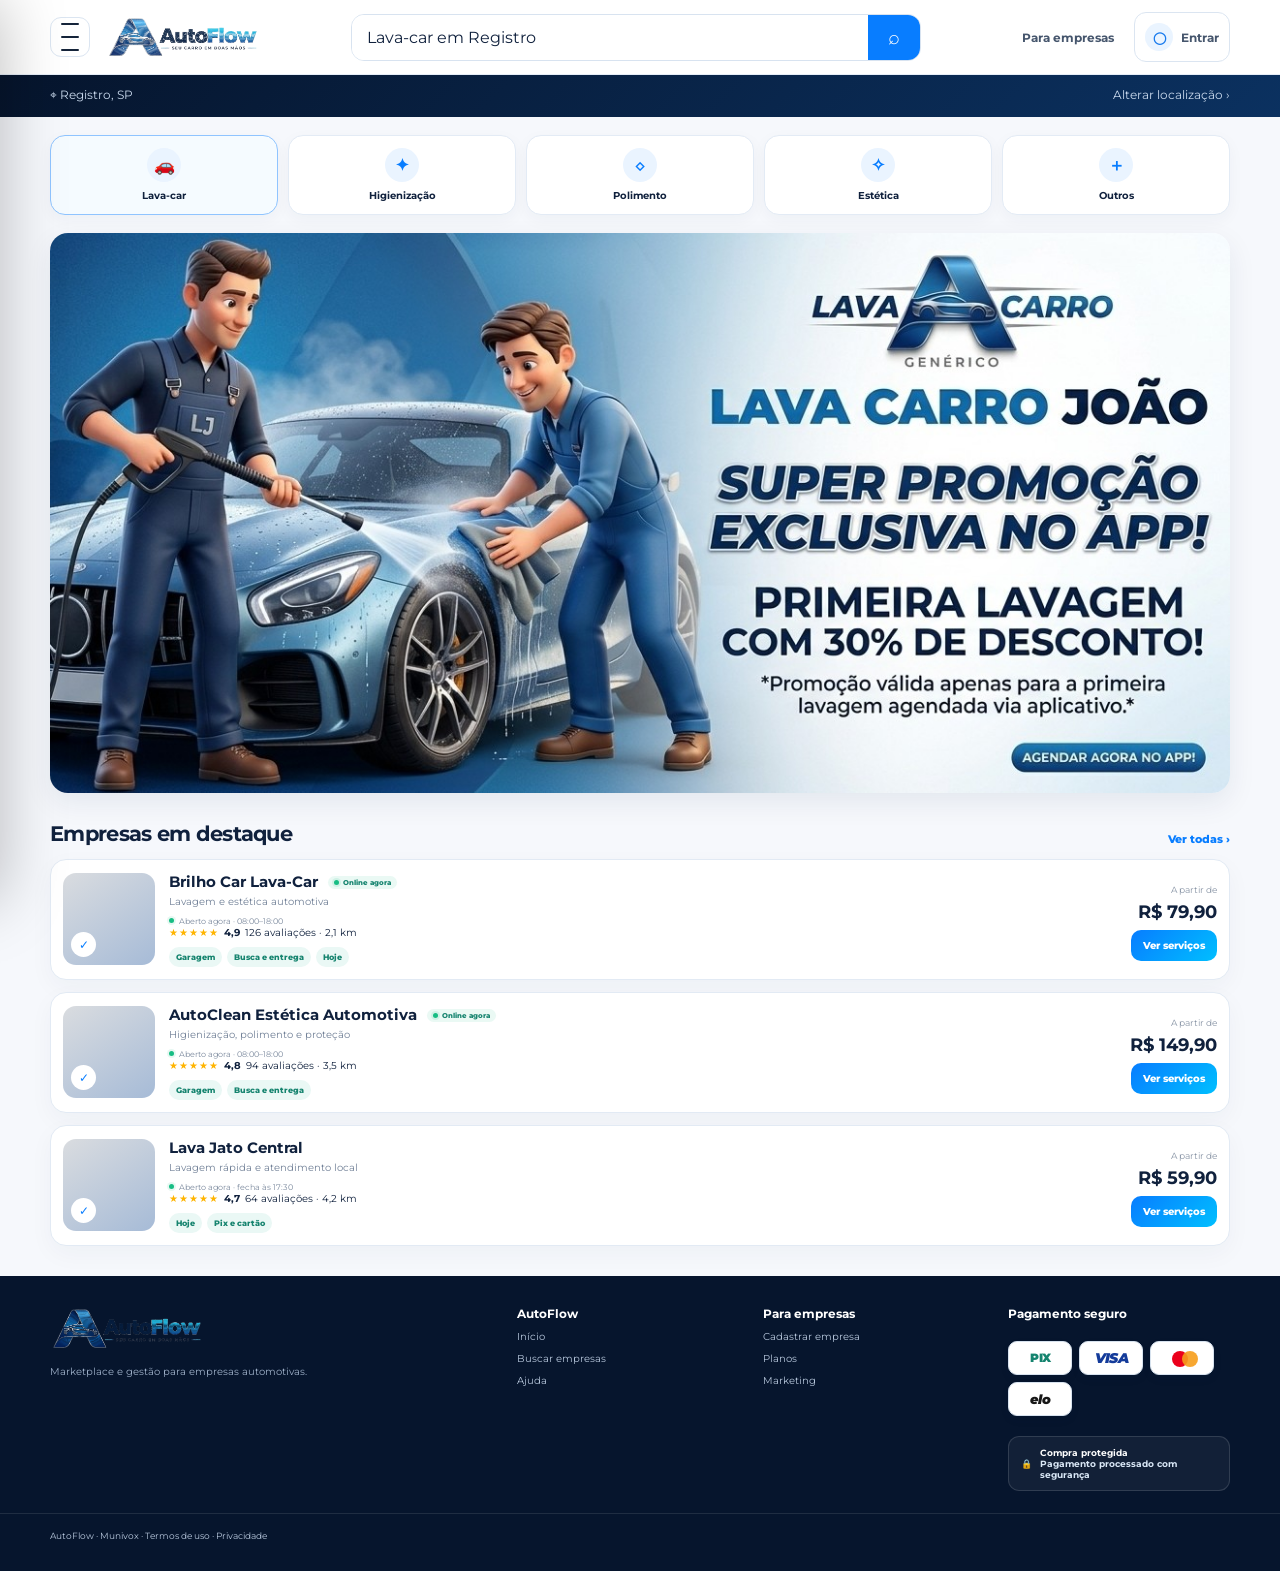
==== busca.html @ 9882fe8d "Initial commit - AutoFlow" ====
<!doctype html><html lang="pt-BR"><head><meta charset="utf-8"><meta name="viewport" content="width=device-width,initial-scale=1"><title>AutoFlow — Empresas</title><link rel="stylesheet" href="assets/style.css"></head><body>
<header class="top"><div class="container topline"><button class="menu-trigger" data-menu><span></span><span></span><span></span></button><a class="brand" href="index.html"><img src="assets/autoflow-logo.png" alt="AutoFlow"></a><form class="main-search" action="busca.html"><input value="Lava-car em Registro" aria-label="Busca"><button>⌕</button></form><div class="top-actions"><a href="cadastro.html">Para empresas</a><a href="#" data-login class="profile"><span class="avatar">◯</span> Entrar</a></div></div></header>
<div class="app-page"><div class="app-header"><div class="container"><div class="location-bar"><span>⌖ Registro, SP</span><span>Alterar localização ›</span></div></div></div><div class="container"><div class="categories"><a class="cat active" href="busca.html"><i>🚗</i>Lava-car</a><a class="cat" href="busca.html"><i>✦</i>Higienização</a><a class="cat" href="busca.html"><i>◇</i>Polimento</a><a class="cat" href="busca.html"><i>✧</i>Estética</a><a class="cat" href="busca.html"><i>＋</i>Outros</a></div><a class="app-banner app-promo-image" href="#empresas" aria-label="Promoção em destaque"><img src="assets/banner-promocao.jpg" alt="Promoção de lava-car em destaque no AutoFlow"></a><div class="section-title"><h2>Empresas em destaque</h2><a href="#empresas">Ver todas ›</a></div><div class="company-list" id="empresas"><article class="company-card"><a class="company-thumb c1" href="detalhe.html"><span class="verified">✓</span></a><div class="company-main"><h3>Brilho Car Lava-Car <span class="online-badge">Online agora</span></h3><div class="desc">Lavagem e estética automotiva</div><div class="company-status"><span class="dot"></span>Aberto agora · 08:00–18:00</div><div class="rating"><span class="stars">★★★★★</span><b>4,9</b><span>126 avaliações · 2,1 km</span></div><div class="tags"><span class="tag">Garagem</span><span class="tag">Busca e entrega</span><span class="tag">Hoje</span></div></div><div class="company-price"><small>A partir de</small><strong>R$ 79,90</strong><a class="mini-btn" href="detalhe.html">Ver serviços</a></div></article><article class="company-card"><a class="company-thumb c2" href="detalhe.html"><span class="verified">✓</span></a><div class="company-main"><h3>AutoClean Estética Automotiva <span class="online-badge">Online agora</span></h3><div class="desc">Higienização, polimento e proteção</div><div class="company-status"><span class="dot"></span>Aberto agora · 08:00–18:00</div><div class="rating"><span class="stars">★★★★★</span><b>4,8</b><span>94 avaliações · 3,5 km</span></div><div class="tags"><span class="tag">Garagem</span><span class="tag">Busca e entrega</span></div></div><div class="company-price"><small>A partir de</small><strong>R$ 149,90</strong><a class="mini-btn" href="detalhe.html">Ver serviços</a></div></article><article class="company-card"><a class="company-thumb c3" href="detalhe.html"><span class="verified">✓</span></a><div class="company-main"><h3>Lava Jato Central</h3><div class="desc">Lavagem rápida e atendimento local</div><div class="company-status"><span class="dot"></span>Aberto agora · fecha às 17:30</div><div class="rating"><span class="stars">★★★★★</span><b>4,7</b><span>64 avaliações · 4,2 km</span></div><div class="tags"><span class="tag">Hoje</span><span class="tag">Pix e cartão</span></div></div><div class="company-price"><small>A partir de</small><strong>R$ 59,90</strong><a class="mini-btn" href="detalhe.html">Ver serviços</a></div></article></div></div></div><footer class="footer detail-footer"><div class="container footer-grid"><div><a class="brand" href="index.html"><img src="assets/autoflow-logo.png" alt="AutoFlow"></a><p style="font-size:10px;line-height:1.7;color:#9eb0c8;max-width:300px;margin:12px 0 0">Marketplace e gestão para empresas automotivas.</p></div><div class="footer-col"><strong>AutoFlow</strong><a href="index.html">Início</a><a href="busca.html">Buscar empresas</a><a href="manual.html">Ajuda</a></div><div class="footer-col"><strong>Para empresas</strong><a href="cadastro.html">Cadastrar empresa</a><a href="cadastro.html#planos">Planos</a><a href="marketing.html">Marketing</a></div><div class="footer-col"><strong>Pagamento seguro</strong><div class="payment-strip"><span class="pay-chip pix">PIX</span><span class="pay-chip visa">VISA</span><span class="pay-chip mastercard" aria-label="Mastercard"></span><span class="pay-chip elo">elo</span></div><div class="trust-seal">🔒 <span><b>Compra protegida</b><br>Pagamento processado com segurança</span></div></div></div><div class="footer-bottom"><div class="container">AutoFlow · Munivox · Termos de uso · Privacidade</div></div></footer></div><nav class="bottom-nav"><a class="active" href="index.html"><i>⌂</i>Início</a><a href="busca.html"><i>⌕</i>Buscar</a><a href="#"><i>▣</i>Agendamentos</a><a href="#"><i>♡</i>Favoritos</a><a href="#" data-login><i>◯</i>Perfil</a></nav>
<div class="side-backdrop" data-backdrop></div><aside class="side-menu" data-menu-panel><div class="side-menu-head"><div class="side-profile"><div class="side-avatar">◯</div><div><strong>Meu perfil</strong><small>Entre para acessar seus agendamentos</small></div><button class="side-close" data-close-menu>×</button></div></div><div class="side-promo"><div><strong>AutoFlow+</strong><br><span>Benefícios e ofertas</span></div><b>›</b></div><nav class="side-nav"><a href="index.html"><span class="side-icon">⌂</span>Início</a><a class="active" href="busca.html"><span class="side-icon">⌕</span>Buscar</a><a href="#"><span class="side-icon">♧</span>Notificações</a><a href="#"><span class="side-icon">▣</span>Meus agendamentos</a><a href="#"><span class="side-icon">♡</span>Favoritos</a><a href="busca.html"><span class="side-icon">%</span>Ofertas</a><a href="#"><span class="side-icon">▤</span>Pagamentos</a><a href="#"><span class="side-icon">◷</span>Histórico</a><a href="cadastro.html"><span class="side-icon">⌂</span>Para empresas</a><a href="manual.html"><span class="side-icon">?</span>Ajuda</a></nav><div class="side-menu-foot">AutoFlow · Seu carro em boas mãos</div></aside><div class="modal" id="loginModal"><div class="modal-card"><button class="close" data-close>×</button><h2>Entrar no AutoFlow</h2><p style="font-size:11px;color:#66758b">Acesse seus agendamentos, favoritos e veículos.</p><div class="field"><label>E-mail</label><input type="email" placeholder="voce@email.com"></div><div class="field"><label>Senha</label><input type="password" placeholder="••••••••"></div><button class="btn btn-primary" style="width:100%" data-toast="Login visual: conexão com o backend entra na próxima etapa.">Entrar</button></div></div><div class="toast" id="toast"></div><script src="assets/app.js"></script></body></html>
---- assets/style.css ----
@import url('https://fonts.googleapis.com/css2?family=Montserrat:wght@500;600;700;800&display=swap');
:root{--navy:#06152d;--navy2:#0a2447;--blue:#087dff;--cyan:#00c8ff;--ink:#10213d;--muted:#66758b;--line:#e5edf7;--bg:#f5f8fc;--white:#fff;--shadow:0 18px 45px rgba(10,35,70,.12)}
*{box-sizing:border-box}html{scroll-behavior:smooth}body{margin:0;background:var(--bg);color:var(--ink);font-family:Montserrat,Arial,sans-serif}.container{width:min(1180px,calc(100% - 32px));margin:auto}a{text-decoration:none;color:inherit}button,input,select{font:inherit}.top{position:sticky;top:0;z-index:100;background:rgba(255,255,255,.96);backdrop-filter:blur(14px);border-bottom:1px solid var(--line)}.topline{min-height:74px;display:flex;align-items:center;gap:16px}.brand{display:flex;align-items:center;gap:9px;font-weight:800;font-size:22px;letter-spacing:-1px;white-space:nowrap}.brand img{width:150px;height:auto}.brand-mark{width:39px;height:39px;border-radius:12px;background:linear-gradient(135deg,#087dff,#00c8ff);display:grid;place-items:center;color:#fff;font-weight:800;box-shadow:0 7px 18px rgba(8,125,255,.28)}.brand span span{color:var(--blue)}.main-search{flex:1;max-width:570px;margin:auto;display:flex;border:1px solid #d8e3f0;border-radius:13px;background:#fff;overflow:hidden}.main-search input{flex:1;border:0;outline:0;padding:13px 15px;color:var(--ink)}.main-search button{border:0;background:var(--blue);color:#fff;width:52px;font-size:20px}.top-actions{display:flex;align-items:center;gap:10px}.top-actions a{font-size:12px;font-weight:700;color:#46566d;padding:10px}.profile{border:1px solid #dbe5f1;border-radius:12px;background:#fff}.avatar{width:28px;height:28px;border-radius:50%;display:inline-grid;place-items:center;background:#eaf4ff;color:#1679ed;margin-right:5px}.navrow{border-top:1px solid #f1f4f8}.navrow .inner{height:42px;display:flex;align-items:center;gap:25px;overflow:auto}.navrow a{font-size:12px;color:#5e6d82;white-space:nowrap}.navrow a.active,.navrow a:hover{color:var(--blue);font-weight:800}
.hero-welcome{min-height:calc(100vh - 117px);background:radial-gradient(circle at 78% 25%,rgba(0,200,255,.24),transparent 27%),linear-gradient(135deg,#031026 0%,#082957 58%,#03152c 100%);color:#fff;position:relative;overflow:hidden}.hero-welcome:after{content:"";position:absolute;right:-8%;bottom:-35%;width:58%;height:85%;border-radius:50%;background:radial-gradient(circle,rgba(8,125,255,.32),transparent 66%);filter:blur(12px)}.welcome-grid{min-height:calc(100vh - 117px);display:grid;grid-template-columns:1.02fr .98fr;align-items:center;gap:55px;position:relative;z-index:2}.welcome-copy .mini{font-size:11px;letter-spacing:3px;color:#8fdcff;font-weight:800}.welcome-copy h1{font-size:clamp(42px,6vw,76px);line-height:.98;letter-spacing:-4px;margin:17px 0}.welcome-copy h1 span{color:#16b9ff}.welcome-copy p{max-width:580px;color:#c8d7e9;font-size:17px;line-height:1.75}.welcome-actions{display:flex;gap:12px;margin:28px 0 18px}.btn{display:inline-flex;align-items:center;justify-content:center;border:0;border-radius:12px;padding:14px 22px;font-weight:800;cursor:pointer}.btn-primary{background:linear-gradient(135deg,#087dff,#00bfff);color:#fff;box-shadow:0 13px 30px rgba(0,125,255,.3)}.btn-ghost{border:1px solid rgba(255,255,255,.35);color:#fff;background:rgba(255,255,255,.04)}.trust-line{display:flex;gap:18px;flex-wrap:wrap;color:#9db0c8;font-size:11px}.phone-wrap{display:flex;justify-content:center;position:relative}.phone{width:min(335px,82vw);border:8px solid #0b1320;border-radius:38px;background:#fff;box-shadow:0 35px 80px rgba(0,0,0,.45);overflow:hidden}.phone-top{height:28px;background:#0b1320}.phone-screen{min-height:660px;background:#fff}.welcome-phone{background:linear-gradient(180deg,rgba(0,15,35,.1),rgba(0,13,32,.9)),url('https://images.unsplash.com/photo-1504215680853-026ed2a45def?auto=format&fit=crop&w=800&q=85') center/cover;display:flex;flex-direction:column;justify-content:flex-end;padding:28px 22px;color:#fff}.phone-logo{width:220px;max-width:80%;margin:0 auto 100px}.welcome-phone h2{font-size:23px;margin:0 0 10px}.welcome-phone p{font-size:12px;line-height:1.6;color:#d8e7f7}.phone-actions{display:grid;gap:9px;margin-top:18px}.phone-actions a{padding:12px;border-radius:12px;text-align:center;font-size:12px;font-weight:800}.phone-actions .p1{background:linear-gradient(135deg,#087dff,#00c8ff)}.phone-actions .p2{border:1px solid rgba(255,255,255,.55)}
.app-header{background:linear-gradient(135deg,#06152d,#0b3160);color:#fff;padding:16px 0 24px}.app-head-row{display:flex;align-items:center;justify-content:space-between;gap:12px}.app-logo{width:150px}.app-icons{display:flex;gap:8px}.round-btn{width:40px;height:40px;border:1px solid rgba(255,255,255,.22);border-radius:50%;display:grid;place-items:center;background:rgba(255,255,255,.08);color:#fff}.app-search{margin-top:15px;display:flex;background:#fff;border-radius:13px;overflow:hidden}.app-search input{flex:1;border:0;outline:0;padding:14px;color:#17263c}.app-search button{border:0;background:var(--blue);color:#fff;width:50px}.location-bar{display:flex;justify-content:space-between;align-items:center;margin-top:13px;font-size:12px;color:#c9d9ed}.app-page{background:#f6f8fc;min-height:calc(100vh - 117px)}.categories{display:grid;grid-template-columns:repeat(5,1fr);gap:10px;padding:18px 0}.cat{background:#fff;border:1px solid #e3ebf5;border-radius:15px;padding:12px 7px;text-align:center;font-size:10px;font-weight:700;box-shadow:0 5px 16px rgba(13,48,87,.04)}.cat i{width:34px;height:34px;border-radius:50%;display:grid;place-items:center;background:#eaf4ff;color:var(--blue);margin:0 auto 7px;font-style:normal;font-size:17px}.cat.active{border-color:#8fc4ff;background:#f5fbff}.app-banner{border-radius:18px;min-height:175px;padding:22px;background:linear-gradient(100deg,#061a38,#0c66cb 65%,#0cc6ff);color:#fff;position:relative;overflow:hidden}.app-banner:after{content:"";position:absolute;right:-8%;bottom:-40%;width:55%;height:130%;border-radius:50%;background:rgba(255,255,255,.1)}.app-banner h2{max-width:370px;font-size:22px;line-height:1.18;margin:0 0 8px}.app-banner p{max-width:350px;font-size:11px;color:#d7e8fb;line-height:1.5}.app-banner a{display:inline-block;margin-top:7px;background:#fff;color:#0b55a8;padding:10px 15px;border-radius:10px;font-size:11px;font-weight:800}.section-title{display:flex;align-items:end;justify-content:space-between;gap:10px;margin:28px 0 13px}.section-title h2{font-size:21px;margin:0;letter-spacing:-.7px}.section-title a{font-size:11px;color:var(--blue);font-weight:800}.company-list{display:grid;gap:12px;padding-bottom:30px}.company-card{background:#fff;border:1px solid #e2eaf4;border-radius:16px;padding:12px;display:grid;grid-template-columns:92px 1fr auto;gap:14px;align-items:center;box-shadow:0 8px 24px rgba(16,43,76,.04)}.company-thumb{height:92px;border-radius:13px;background:linear-gradient(145deg,#07172d,#087dff);position:relative;overflow:hidden;background-size:cover;background-position:center}.company-thumb.c1{background-image:linear-gradient(145deg,rgba(3,20,43,.15),rgba(0,60,140,.35)),url('https://images.unsplash.com/photo-1607860108855-64acf2078ed9?auto=format&fit=crop&w=500&q=80')}.company-thumb.c2{background-image:linear-gradient(145deg,rgba(3,20,43,.15),rgba(0,60,140,.35)),url('https://images.unsplash.com/photo-1503376780353-7e6692767b70?auto=format&fit=crop&w=500&q=80')}.company-thumb.c3{background-image:linear-gradient(145deg,rgba(3,20,43,.15),rgba(0,60,140,.35)),url('https://images.unsplash.com/photo-1552519507-da3b142c6e3d?auto=format&fit=crop&w=500&q=80')}.verified{position:absolute;left:8px;bottom:8px;background:#fff;color:#087dff;border-radius:50%;width:25px;height:25px;display:grid;place-items:center;font-size:12px}.company-main h3{margin:0;font-size:15px}.company-main .desc{margin:4px 0 8px;color:#718097;font-size:10px}.rating{display:flex;align-items:center;gap:5px;font-size:10px}.stars{color:#ffb400;letter-spacing:1px}.tags{display:flex;gap:5px;flex-wrap:wrap;margin-top:8px}.tag{background:#eaf8f5;color:#16846f;padding:5px 7px;border-radius:999px;font-size:8px;font-weight:800}.company-price{text-align:right;min-width:125px}.company-price small{font-size:9px;color:#8995a6}.company-price strong{display:block;font-size:18px;margin:4px 0 7px}.mini-btn{display:inline-block;background:linear-gradient(135deg,#087dff,#00bfff);color:#fff;border-radius:10px;padding:9px 12px;font-size:10px;font-weight:800}.bottom-nav{display:none}
.detail-cover{height:310px;background:linear-gradient(180deg,rgba(3,17,36,.1),rgba(3,17,36,.78)),url('https://images.unsplash.com/photo-1607860108855-64acf2078ed9?auto=format&fit=crop&w=1600&q=85') center/cover;position:relative}.detail-actions{position:absolute;top:18px;left:0;right:0;display:flex;justify-content:space-between}.detail-actions .round-btn{background:rgba(4,20,42,.52);border-color:rgba(255,255,255,.25)}.detail-card{margin-top:-55px;position:relative;z-index:3;background:#fff;border-radius:22px 22px 0 0;padding:22px 24px}.company-title-row{display:flex;gap:14px;align-items:center}.company-logo{width:70px;height:70px;border-radius:18px;background:linear-gradient(135deg,#06172f,#087dff);color:#fff;display:grid;place-items:center;font-weight:800;font-size:18px;border:4px solid #fff;box-shadow:0 8px 25px rgba(0,0,0,.18)}.company-title-row h1{margin:0;font-size:23px}.verified-name{color:#087dff;font-size:13px}.subtitle{font-size:11px;color:#748298;margin-top:5px}.company-meta{display:flex;gap:12px;flex-wrap:wrap;margin-top:14px;font-size:10px;color:#52647d}.company-meta b{color:#1b2b43}.pill-row{display:flex;gap:7px;flex-wrap:wrap;margin:15px 0}.pill{padding:7px 9px;border-radius:999px;background:#e9faf5;color:#16836e;font-size:9px;font-weight:800}.tabs{display:flex;gap:20px;border-bottom:1px solid #e4ebf4;margin:0 -24px;padding:0 24px}.tabs a{padding:14px 0;font-size:11px;color:#718097}.tabs a.active{color:#087dff;border-bottom:2px solid #087dff;font-weight:800}.service-list{display:grid;gap:10px;margin-top:16px}.service-card{display:flex;justify-content:space-between;gap:12px;border:1px solid #e4ebf4;border-radius:14px;padding:13px}.service-info{display:flex;gap:11px}.service-image{width:54px;height:54px;border-radius:10px;background-size:cover;background-position:center}.si1{background-image:url('https://images.unsplash.com/photo-1607860108855-64acf2078ed9?auto=format&fit=crop&w=300&q=80')}.si2{background-image:url('https://images.unsplash.com/photo-1511919884226-fd3cad34687c?auto=format&fit=crop&w=300&q=80')}.si3{background-image:url('https://images.unsplash.com/photo-1553440569-bcc63803a83d?auto=format&fit=crop&w=300&q=80')}.service-info h3{font-size:12px;margin:2px 0 4px}.service-info p{font-size:9px;color:#758298;margin:0}.service-right{text-align:right;white-space:nowrap}.service-right strong{font-size:15px}.service-right small{display:block;font-size:8px;color:#7b889a;margin:3px 0 6px}.detail-cta{position:sticky;bottom:0;background:#fff;border-top:1px solid #e4ebf4;padding:12px 24px;z-index:10}.detail-cta a{display:block;text-align:center;background:linear-gradient(135deg,#087dff,#00bfff);color:#fff;padding:13px;border-radius:12px;font-size:12px;font-weight:800}.two-col{display:grid;grid-template-columns:1fr 370px;gap:24px}.side-box{background:#fff;border:1px solid #e4ebf4;border-radius:18px;padding:18px}.side-box h3{font-size:15px;margin:0 0 14px}.calendar{display:grid;grid-template-columns:repeat(3,1fr);gap:7px}.calendar button{border:1px solid #dce6f1;background:#fff;border-radius:9px;padding:10px 5px;font-size:10px}.calendar button.active{border-color:#8dc5ff;background:#eff7ff;color:#087dff;font-weight:800}
.menu-trigger{width:40px;height:40px;border:1px solid #dbe5f1;background:#fff;border-radius:11px;display:grid;place-items:center;gap:3px}.menu-trigger span{display:block;width:18px;height:2px;background:#15243a;border-radius:2px}.side-backdrop{position:fixed;inset:0;background:rgba(1,10,23,.58);opacity:0;visibility:hidden;transition:.25s;z-index:180}.side-backdrop.open{opacity:1;visibility:visible}.side-menu{position:fixed;left:0;top:0;bottom:0;width:min(390px,90vw);background:#fff;z-index:190;transform:translateX(-105%);transition:.28s;box-shadow:20px 0 60px rgba(0,0,0,.25);display:flex;flex-direction:column}.side-menu.open{transform:translateX(0)}.side-menu-head{background:linear-gradient(135deg,#06152d,#0a376e);color:#fff;padding:22px 18px}.side-profile{display:flex;align-items:center;gap:12px}.side-avatar{width:52px;height:52px;border-radius:50%;background:#eaf4ff;color:#087dff;display:grid;place-items:center;font-size:22px}.side-profile strong{font-size:15px}.side-profile small{display:block;color:#b7c9df;font-size:10px;margin-top:4px}.side-close{margin-left:auto;width:34px;height:34px;border:1px solid rgba(255,255,255,.2);background:rgba(255,255,255,.08);color:#fff;border-radius:50%;font-size:21px}.side-promo{margin:15px;border-radius:13px;background:linear-gradient(100deg,#087dff,#00bfff);color:#fff;padding:14px;display:flex;justify-content:space-between;align-items:center}.side-promo strong{font-size:11px}.side-nav{padding:8px 10px;overflow:auto}.side-nav a{display:flex;align-items:center;gap:13px;padding:12px 13px;border-radius:10px;font-size:13px;color:#25334a}.side-nav a:hover,.side-nav a.active{background:#edf6ff;color:#087dff;font-weight:800}.side-icon{width:24px;text-align:center;font-size:18px}.side-nav em{margin-left:auto;font-style:normal;font-size:9px;background:#eaf4ff;color:#087dff;padding:4px 7px;border-radius:999px;font-weight:800}.side-menu-foot{margin-top:auto;padding:14px 18px;border-top:1px solid #e8eef6;color:#8995a7;font-size:9px}.menu-open{overflow:hidden}.toast{position:fixed;right:20px;bottom:20px;background:#0b1730;color:#fff;padding:13px 16px;border-radius:12px;display:none;z-index:250;font-size:11px}.toast.show{display:block}
.footer{background:#06152d;color:#b8c8dd;padding:30px 0}.footer-grid{display:grid;grid-template-columns:2fr 1fr 1fr 1fr;gap:24px}.footer .brand{color:#fff}.footer-col{display:flex;flex-direction:column;gap:9px}.footer-col strong{color:#fff;font-size:12px}.footer-col a{font-size:10px}.footer-bottom{margin-top:22px;border-top:1px solid rgba(255,255,255,.1);padding-top:16px;font-size:9px}
.modal{position:fixed;inset:0;background:rgba(2,13,29,.65);display:none;align-items:center;justify-content:center;z-index:220}.modal.open{display:flex}.modal-card{background:#fff;border-radius:18px;width:min(420px,calc(100% - 30px));padding:24px;box-shadow:0 30px 90px rgba(0,0,0,.35)}.modal-card h2{margin-top:0}.close{float:right;border:0;background:#edf2f7;border-radius:50%;width:30px;height:30px}.field{display:flex;flex-direction:column;gap:7px;margin-bottom:13px}.field label{font-size:10px;font-weight:800}.field input,.field select{padding:12px;border:1px solid #dbe4ef;border-radius:10px;outline:0;width:100%}
@media(max-width:900px){.welcome-grid{grid-template-columns:1fr;padding:50px 0}.phone-wrap{order:-1}.welcome-copy{text-align:center}.welcome-copy p{margin-left:auto;margin-right:auto}.welcome-actions,.trust-line{justify-content:center}.two-col{grid-template-columns:1fr}.company-card{grid-template-columns:78px 1fr}.company-thumb{height:78px}.company-price{grid-column:2;text-align:left}.bottom-nav{display:flex;position:sticky;bottom:0;background:#fff;border-top:1px solid #e3eaf4;padding:9px 8px;z-index:50}.bottom-nav a{flex:1;text-align:center;font-size:8px;color:#748198}.bottom-nav a.active{color:#087dff;font-weight:800}.bottom-nav i{display:block;font-style:normal;font-size:17px;margin-bottom:3px}}
@media(max-width:620px){.topline{flex-wrap:wrap;padding:10px 0}.main-search{order:3;flex-basis:100%;max-width:none}.top-actions a:not(.profile){display:none}.navrow{display:none}.welcome-grid{min-height:calc(100vh - 74px)}.welcome-copy h1{font-size:46px;letter-spacing:-2.5px}.phone{width:300px}.phone-screen{min-height:580px}.phone-logo{margin-bottom:65px}.categories{grid-template-columns:repeat(5,1fr);gap:6px}.cat{font-size:8px;padding:9px 3px}.cat i{width:29px;height:29px;font-size:14px}.app-banner{min-height:155px}.company-card{grid-template-columns:70px 1fr;gap:10px}.company-thumb{height:70px}.company-price{grid-column:1/-1;display:flex;align-items:center;justify-content:space-between;border-top:1px solid #eef2f7;padding-top:9px}.company-price strong{display:inline;margin-right:5px}.company-price small{display:inline}.detail-cover{height:240px}.detail-card{padding:18px 16px;margin-top:-38px}.tabs{margin:0 -16px;padding:0 16px;gap:15px}.detail-cta{padding:10px 16px}.footer-grid{grid-template-columns:1fr 1fr}.brand img{width:130px}}


/* ===== REFINAMENTO V3 — identidade e responsividade ===== */
.top .brand img{display:block;width:154px;height:auto}
.home-top .topline{min-height:78px}
.hero-welcome .welcome-grid{max-width:1240px}
.hero-welcome .welcome-copy{padding-left:8px}
.hero-welcome .phone{width:min(370px,38vw)}
.hero-welcome .phone-screen{min-height:700px}
.hero-welcome .phone-logo{width:230px}
.app-header{padding:22px 0 28px}
.app-header .app-search{margin-top:0}

/* Em telas pequenas, a entrada vira uma experiência de aplicativo em tela cheia. */
@media(max-width:760px){
  .home-top{display:none}
  .hero-welcome{min-height:100svh;height:100svh}
  .hero-welcome:after{right:-35%;bottom:-15%;width:120%;height:55%}
  .welcome-grid{min-height:100svh;height:100svh;display:flex;align-items:center;justify-content:center;padding:18px 0}
  .welcome-copy{display:none}
  .phone-wrap{width:100%;height:100%;align-items:center}
  .hero-welcome .phone{width:min(360px,calc(100vw - 34px));height:min(760px,calc(100svh - 24px));border-width:7px;border-radius:38px}
  .hero-welcome .phone-screen{height:100%;min-height:0}
  .hero-welcome .welcome-phone{padding:26px 22px 24px}
  .hero-welcome .phone-logo{width:min(235px,82%);margin:0 auto auto}
  .welcome-phone h2{font-size:24px;line-height:1.08}
  .welcome-phone p{font-size:12px;line-height:1.55}
  .phone-actions{margin-top:16px}
  .phone-actions a{padding:13px}
  .app-header{padding:16px 0 20px}
  .app-page{min-height:100svh}
  .categories{padding-top:14px}
}

@media(min-width:761px){
  .hero-welcome .welcome-copy h1{max-width:650px}
  .hero-welcome .welcome-copy p{max-width:620px}
}

/* Header interno: uma única marca; o painel azul começa direto na busca. */
.app-header .app-head-row{display:none}


/* ===== REFINAMENTO V8 — cadastro, planos, status e rodapé ===== */
.plans{display:grid;grid-template-columns:repeat(4,1fr);gap:16px;margin-top:20px;align-items:stretch}
.plan{position:relative;background:#fff;border:1px solid #d9e4f0;border-radius:22px;padding:23px 19px 19px;box-shadow:0 10px 30px rgba(16,43,76,.06);display:flex;flex-direction:column;min-height:100%;overflow:visible;transition:transform .2s ease,box-shadow .2s ease,border-color .2s ease}
.plan:hover{transform:translateY(-3px);box-shadow:0 16px 34px rgba(16,43,76,.10);border-color:#b9d2ee}
.plan h3{margin:0;font-size:19px;color:#10233f;letter-spacing:-.4px}.plan p{font-size:10px;line-height:1.55;min-height:34px;margin:7px 0 15px;color:#718097}.plan .amount{font-size:29px;font-weight:900;color:#081d3a;letter-spacing:-1px;white-space:nowrap}.plan .amount span{font-size:10px;font-weight:700;letter-spacing:0;color:#718097}.plan .commission{margin-top:10px;padding:9px 10px;border-radius:11px;background:#f4f8fd;color:#425b78;font-size:9px;font-weight:800;border:1px solid #e4edf7}.plan ul{list-style:none;padding:0;margin:17px 0 20px;display:grid;gap:9px;flex:1}.plan li{font-size:9.5px;color:#55677f;line-height:1.45;padding-left:19px;position:relative}.plan li:before{content:'✓';position:absolute;left:0;top:0;color:#087dff;font-weight:900;font-size:11px}.plan button{margin-top:auto}.plan.free{border-color:#c9d9ea;background:linear-gradient(180deg,#fff 0%,#f8fbff 100%)}
.plan.free .plan-badge{background:#eef4fa;color:#5b6f87}.plan.featured{border:2px solid #087dff;box-shadow:0 18px 40px rgba(8,125,255,.17);transform:translateY(-8px);padding:25px 18px 19px}
.plan.featured:hover{transform:translateY(-11px)}
.plan.featured:before{content:'MAIS ESCOLHIDO';position:absolute;left:18px;right:18px;top:-13px;text-align:center;background:#ffbd19;color:#15243a;padding:6px 10px;border-radius:999px;font-size:8px;font-weight:900;letter-spacing:.55px;box-shadow:0 6px 14px rgba(255,189,25,.25)}
.plan.featured .commission{background:#edf7ff;border-color:#cfe7ff;color:#075da9}.plan.premium{background:linear-gradient(155deg,#06172f 0%,#0a2f63 70%,#087dff 150%);border-color:#0a2c5a;color:#fff;box-shadow:0 18px 40px rgba(6,21,45,.24)}
.plan.premium:hover{border-color:#238cff}.plan.premium h3,.plan.premium .amount{color:#fff}.plan.premium p,.plan.premium li{color:#c9d9ec}.plan.premium .amount span{color:#9eb7d3}.plan.premium .commission{background:rgba(255,255,255,.09);border-color:rgba(255,255,255,.12);color:#e1edfb}.plan.premium li:before{color:#39c7ff}.plan-badge{display:inline-flex;align-self:flex-start;margin-bottom:9px;padding:5px 9px;border-radius:999px;background:#eaf4ff;color:#087dff;font-size:8px;font-weight:900;letter-spacing:.25px}.plan.premium .plan-badge{background:rgba(0,200,255,.14);color:#6ddcff}
.plan-note{margin-top:16px;color:#7b899d;font-size:9px;line-height:1.6}.plan-note strong{color:#33465f}
.online-badge{display:inline-flex;align-items:center;gap:4px;margin-left:6px;padding:2px 6px;border-radius:999px;background:#eaf9f4;color:#16846f;font-size:7px;font-weight:800;vertical-align:2px;white-space:nowrap}.online-badge:before{content:'';width:5px;height:5px;border-radius:50%;background:#17bd84;box-shadow:0 0 0 2px rgba(23,189,132,.12)}
.company-status{display:flex;align-items:center;gap:5px;margin-top:4px;font-size:8px;color:#7b899d}.company-status .dot{width:5px;height:5px;border-radius:50%;background:#18bd84;box-shadow:0 0 0 2px rgba(24,189,132,.10)}
.detail-footer{margin-top:0}.payment-strip{display:flex;align-items:center;gap:7px;flex-wrap:wrap;margin-top:11px}.pay-chip{height:34px;min-width:64px;padding:0 11px;border:1px solid #d7e2ee;border-radius:9px;background:#fff;display:inline-flex;align-items:center;justify-content:center;color:#17304e;font-size:10px;font-weight:900;box-shadow:0 4px 10px rgba(12,42,75,.06);position:relative;overflow:hidden}.pay-chip.visa{font-size:14px;font-style:italic;letter-spacing:-.8px;color:#143b9a}.pay-chip.mastercard{font-size:0}.pay-chip.mastercard:before,.pay-chip.mastercard:after{content:'';width:16px;height:16px;border-radius:50%;position:absolute;top:9px}.pay-chip.mastercard:before{left:21px;background:#eb001b}.pay-chip.mastercard:after{left:31px;background:#f79e1b;opacity:.9}.pay-chip.elo{font-style:italic;font-size:13px;color:#171717}.pay-chip.pix{color:#16846f;font-size:12px;letter-spacing:-.3px}.trust-seal{display:inline-flex;align-items:center;gap:8px;margin-top:12px;padding:10px 12px;border:1px solid rgba(255,255,255,.13);border-radius:11px;background:rgba(255,255,255,.05);color:#dbe9f8;font-size:9px;font-weight:700}.trust-seal b{color:#fff}
.detail-cta{display:none}
.cadastro-hero{background:linear-gradient(135deg,#f7fbff,#eef6ff);border:1px solid #e0ebf7;border-radius:22px;padding:24px;margin-bottom:22px}.cadastro-hero h1{margin:5px 0 8px;font-size:30px;letter-spacing:-1px}.cadastro-hero p{max-width:760px;margin:0;color:#66758b;font-size:12px;line-height:1.7}.service-picker{display:grid;grid-template-columns:repeat(3,1fr);gap:9px;margin-top:9px}.service-option{border:1px solid #dce6f1;background:#fff;border-radius:12px;padding:11px 12px;display:flex;align-items:center;gap:9px;cursor:pointer}.service-option input{accent-color:#087dff}.service-option strong{font-size:10px;color:#233750}.service-option small{display:block;color:#8290a2;font-size:8px;margin-top:2px}.feature-picker{display:grid;grid-template-columns:repeat(2,1fr);gap:9px;margin-top:9px}.feature-option{border:1px solid #dce6f1;border-radius:12px;background:#fff;padding:11px 12px}.feature-option label{display:flex;gap:8px;align-items:center;font-size:10px;font-weight:800;color:#263a53}.feature-option input{accent-color:#087dff}
@media(max-width:1050px){.plans{grid-template-columns:repeat(2,1fr)}.plan.featured{transform:none}.service-picker{grid-template-columns:repeat(2,1fr)}}
@media(max-width:620px){.plans{grid-template-columns:1fr}.plan{min-height:0}.plan.featured{transform:none}.plan.featured:hover{transform:translateY(-3px)}.service-picker,.feature-picker{grid-template-columns:1fr}.cadastro-hero{padding:18px}.cadastro-hero h1{font-size:25px}.online-badge{margin-left:0;margin-top:4px}.company-status{margin-top:6px}.payment-strip{gap:5px}}

/* ===== V10 — refinamento visual solicitado ===== */
.field-heading{display:flex;align-items:end;justify-content:space-between;gap:16px;margin-bottom:10px}.field-heading label{display:block;margin:0}.field-heading small{display:block;margin-top:5px;color:#8190a3;font-size:9px;line-height:1.45}.selection-count{background:#edf7ff;color:#087dff;border:1px solid #d3eaff;border-radius:999px;padding:6px 9px;font-size:8px;font-weight:900;white-space:nowrap}.service-section{margin-top:18px}.service-picker{grid-template-columns:repeat(3,1fr);gap:11px}.service-option{position:relative;min-height:68px;border:1px solid #dce6f1;background:#fff;border-radius:15px;padding:11px 12px;display:flex;align-items:center;gap:10px;cursor:pointer;transition:.18s ease;box-shadow:0 4px 12px rgba(16,43,76,.03)}.service-option:hover{border-color:#9ccaff;transform:translateY(-1px)}.service-option:has(input:checked){border-color:#5aaeff;background:#f5fbff;box-shadow:0 7px 18px rgba(8,125,255,.09)}.service-option input{position:absolute;opacity:0;pointer-events:none}.service-option .service-icon{width:36px;height:36px;flex:0 0 36px;border-radius:11px;background:#f1f6fb;display:grid;place-items:center;font-size:17px}.service-option:has(input:checked) .service-icon{background:#e4f2ff}.service-option strong{font-size:10px;color:#1d3049}.service-option small{display:block;color:#8492a5;font-size:8px;margin-top:3px}.service-option:after{content:'+';position:absolute;right:10px;top:9px;width:17px;height:17px;border:1px solid #d8e3ee;border-radius:50%;display:grid;place-items:center;color:#7d8da0;font-size:11px}.service-option:has(input:checked):after{content:'✓';border-color:#087dff;background:#087dff;color:#fff;font-weight:900}

.plans-section{margin-top:30px;padding:26px;border:1px solid #dfe8f3;border-radius:24px;background:linear-gradient(180deg,#f9fbfe 0%,#f3f7fc 100%)}.plans-heading{display:flex;align-items:end;justify-content:space-between;gap:25px}.plans-heading h2{margin:6px 0 7px;font-size:25px;letter-spacing:-.9px}.plans-heading p{margin:0;max-width:680px;color:#6f7f94;font-size:10px;line-height:1.65}.plans-rule{display:flex;flex-direction:column;gap:4px;min-width:120px;padding:12px 14px;border:1px solid #d9e7f5;background:#fff;border-radius:14px;color:#8290a3;font-size:8px;font-weight:800;text-align:center}.plans-rule b{color:#087dff;font-size:9px}.plans{gap:12px;margin-top:20px}.plan{border-radius:20px;padding:20px 17px 17px;box-shadow:0 7px 24px rgba(16,43,76,.05)}.plan:hover{transform:translateY(-3px)}.plan-top{display:flex;align-items:center;gap:7px;min-height:29px}.plan-icon{width:28px;height:28px;border-radius:9px;background:#eef5fc;color:#087dff;display:grid;place-items:center;font-size:11px;font-weight:900}.plan-top .plan-badge{margin:0}.plan h3{font-size:18px;margin-top:12px}.plan p{min-height:48px}.plan .amount{font-size:30px}.plan .commission{display:flex;align-items:baseline;justify-content:space-between;gap:5px;padding:10px 11px}.plan .commission strong{font-size:19px;color:#087dff;letter-spacing:-.4px}.plan .commission span{font-size:8px;font-weight:700;text-align:right}.plan.featured{padding:22px 17px 17px;transform:translateY(-5px);border:1px solid #087dff}.plan.featured:hover{transform:translateY(-8px)}.plan.featured:before{display:none}.plan.featured .plan-icon{background:#fff4cf;color:#d99200}.plan.featured .plan-badge{background:#ffbf20;color:#18273b}.plan.premium .plan-icon{background:rgba(0,200,255,.13);color:#6cddff}.plan.premium .commission strong{color:#6cddff}.plan-btn{border-radius:11px}.footer-payment .payment-caption{font-size:9px;color:#9eb0c8;margin:7px 0 0;line-height:1.4}.payment-methods{display:flex;gap:7px;flex-wrap:wrap;margin-top:11px}.pay-card{width:78px;height:48px;border:1px solid #d9e3ee;border-radius:9px;background:#fff;position:relative;padding:7px 8px;display:flex;flex-direction:column;justify-content:center;box-shadow:0 3px 10px rgba(0,0,0,.08);overflow:hidden}.pay-card b{font-size:10px;line-height:1;text-transform:uppercase}.pay-card small{font-size:6px;color:#718097;margin-top:4px}.pix-card b{color:#16846f;font-size:11px}.visa-card b{color:#153c9c;font-size:14px;font-style:italic;letter-spacing:-1px}.mc-card i,.mc-card i:after{content:'';position:absolute;width:18px;height:18px;border-radius:50%;top:7px}.mc-card i{right:10px;background:#eb001b}.mc-card i:after{left:10px;top:0;background:#f79e1b;opacity:.92}.mc-card b{font-size:8px;margin-top:12px;color:#1d2d45}.elo-card b{font-size:15px;font-style:italic;color:#111}.boleto-card b{font-size:8px;color:#435d79}.trust-seal{margin-top:11px}

/* A home inicial fica concentrada na experiência azul + celular. */
.home-extra-copy{display:none}
/* Busca: mantém uma única barra de pesquisa no cabeçalho. */
.app-header{padding:12px 0 15px}.app-header .location-bar{margin-top:0}

@media(max-width:1050px){.plans-heading{align-items:stretch;flex-direction:column}.plans-rule{align-self:flex-start}.service-picker{grid-template-columns:repeat(2,1fr)}}
@media(max-width:620px){.plans-section{padding:18px 14px}.plans-heading h2{font-size:21px}.service-picker{grid-template-columns:1fr}.field-heading{align-items:start;flex-direction:column;gap:7px}.selection-count{align-self:flex-start}.payment-methods{gap:5px}.pay-card{width:72px}.plans-rule{display:none}}


/* ===== V11 — logo oficial e banner promocional ===== */
.brand img{width:154px;height:auto;display:block;object-fit:contain}
.app-promo-image{display:block;padding:0;min-height:0;height:auto;background:#fff;border-radius:18px;overflow:hidden;box-shadow:0 10px 28px rgba(16,43,76,.08);line-height:0}
.app-promo-image img{display:block;width:100%;height:auto;aspect-ratio:1218/578;object-fit:cover;object-position:center}
.app-promo-image:after{display:none}
@media(max-width:620px){.brand img{width:132px}.app-promo-image{border-radius:14px}.app-promo-image img{aspect-ratio:1218/578;object-fit:cover}}

/* ===== AutoFlow Home V12 — referência aprovada ===== */
.home-v12{background:#f4f8fd;color:#082044}
.af-container{width:min(1180px,calc(100% - 40px));margin:0 auto}
.af-header{position:absolute;top:0;left:0;right:0;z-index:20;background:linear-gradient(180deg,rgba(1,13,31,.76),rgba(1,13,31,.12));border:0}
.af-header-inner{width:min(1500px,calc(100% - 72px));min-height:86px;margin:auto;display:flex;align-items:center;gap:28px}
.af-logo{width:310px;display:block;flex:0 0 auto}.af-logo img{display:block;width:100%;height:auto}.af-logo-light{display:none!important}
.af-search{height:46px;flex:1;max-width:450px;margin-left:auto;display:flex;align-items:center;border:1px solid rgba(115,194,255,.55);background:rgba(3,28,58,.48);backdrop-filter:blur(10px);border-radius:13px;overflow:hidden}.af-search span{font-size:25px;color:#8bdfff;padding-left:16px}.af-search input{width:100%;border:0;outline:0;background:transparent;color:#fff;padding:0 13px;font-size:13px}.af-search input::placeholder{color:#d3e7f8}
.af-location{color:#fff;font-size:13px;white-space:nowrap}.af-actions{display:flex;align-items:center;gap:18px;color:#fff;font-weight:800;font-size:14px}.af-register{background:#087dff;padding:13px 25px;border-radius:24px;box-shadow:0 12px 25px rgba(0,125,255,.28)}.af-menu{display:none}
.af-hero{position:relative;min-height:710px;height:78vh;max-height:820px;overflow:hidden;background:#03152d;color:#fff}.af-hero-photo{position:absolute;inset:0;background-image:url('autoflow-hero.jpg');background-size:cover;background-position:center 47%;transform:scale(1.02)}.af-hero-overlay{position:absolute;inset:0;background:linear-gradient(90deg,rgba(1,18,43,.98) 0%,rgba(1,23,52,.86) 31%,rgba(1,23,52,.25) 65%,rgba(1,14,31,.28) 100%),linear-gradient(0deg,rgba(1,14,31,.66),transparent 34%)}
.af-hero-inner{position:relative;z-index:2;width:min(1500px,calc(100% - 72px));height:100%;margin:auto;display:flex;align-items:center}.af-hero-copy{max-width:650px;margin-top:65px}.af-kicker{font-size:11px;letter-spacing:3px;color:#91e8ff;font-weight:900;margin-bottom:18px}.af-hero h1{font-size:clamp(48px,5.2vw,78px);line-height:.99;letter-spacing:-4px;margin:0 0 22px}.af-hero h1 strong{color:#12b9f7}.af-hero-copy>p{font-size:20px;line-height:1.5;color:#e1effb;max-width:500px;margin:0}.af-hero-actions{display:flex;align-items:center;gap:17px;margin-top:34px}.af-btn{display:inline-flex;align-items:center;justify-content:center;min-height:54px;padding:0 27px;border-radius:28px;font-weight:900}.af-btn-primary{color:#fff;background:linear-gradient(135deg,#0985ff,#06bff4);box-shadow:0 16px 35px rgba(0,136,255,.34)}.af-btn-outline{color:#fff;border:1px solid #0ac6ff;background:rgba(2,20,44,.24)}.af-login-link{color:#fff;font-weight:800;text-decoration:underline;text-underline-offset:4px;margin-left:2px}
.af-benefits{margin-top:-1px;background:rgba(2,25,53,.97);color:#fff;position:relative;z-index:4}.af-benefit-grid{display:grid;grid-template-columns:repeat(4,1fr);min-height:156px}.af-benefit{display:flex;align-items:center;gap:17px;padding:25px 28px;border-right:1px solid rgba(135,193,237,.25)}.af-benefit:last-child{border-right:0}.af-benefit>b{font-size:34px;line-height:1;color:#0bd3ff}.af-benefit strong{display:block;font-size:16px;margin-bottom:7px}.af-benefit span{display:block;color:#c0d3e7;font-size:12px;line-height:1.5;max-width:190px}
.af-featured{background:#f6f9fd;padding:42px 0 48px}.af-section-head{display:flex;align-items:end;justify-content:space-between;gap:20px;margin-bottom:24px}.af-section-head h2{font-size:28px;margin:0 0 5px;letter-spacing:-1px}.af-section-head p{margin:0;color:#6d7d92;font-size:13px}.af-section-head>a{color:#0787ee;font-weight:800;font-size:13px;white-space:nowrap}.af-company-grid{display:grid;grid-template-columns:repeat(4,1fr);gap:16px}.af-company{display:grid;grid-template-columns:100px 1fr;min-height:118px;background:#fff;border:1px solid #d9e6f4;border-radius:17px;overflow:hidden;box-shadow:0 6px 20px rgba(20,64,110,.06);transition:.2s}.af-company:hover{transform:translateY(-2px);box-shadow:0 12px 26px rgba(20,64,110,.11)}.af-company-featured{border:2px solid #087dff;background:#06254a;color:#fff}.af-company-image{background:#16375d center/cover no-repeat;position:relative;min-height:118px}.af-company-image span{position:absolute;left:8px;top:8px;background:#08a5ff;color:#fff;font-size:9px;font-weight:900;padding:5px 7px;border-radius:8px}.image-one{background-image:url('company-brilho-car.svg')}.image-two{background-image:linear-gradient(135deg,#1e3d5f,#091b31)}.image-three{background-image:linear-gradient(135deg,#1b3655,#081728)}.image-four{background-image:linear-gradient(135deg,#254b72,#071728)}.af-company-info{padding:16px 12px 12px;position:relative}.af-company-info strong{display:block;font-size:15px;margin-bottom:9px}.af-company-info div{color:#0a8eea;font-weight:900;font-size:13px}.af-company-featured .af-company-info div{color:#bfefff}.af-company-info div small{font-weight:600;color:#7890a9}.af-company-info em{display:block;font-style:normal;color:#13b75e;font-size:10px;font-weight:800;margin-top:10px}.af-company-info>small{position:absolute;right:10px;bottom:12px;color:#7890a9;font-size:10px}.af-company-featured .af-company-info>small{color:#c0d2e5}
.af-promo-wrap{background:#f6f9fd;padding:0 0 52px}.af-promo{display:block;border-radius:18px;overflow:hidden;box-shadow:0 12px 30px rgba(20,64,110,.08)}.af-promo img{display:block;width:100%;height:auto}
.af-business-cta{background:#041a38;color:#fff;padding:52px 0}.af-business-inner{display:flex;align-items:center;justify-content:space-between;gap:30px}.af-business-inner>div{max-width:720px}.af-business-inner span{font-size:10px;letter-spacing:2px;color:#8fe9ff;font-weight:900}.af-business-inner h2{font-size:32px;line-height:1.12;margin:10px 0}.af-business-inner p{color:#b9cce0;margin:0}.af-footer{background:#031127;color:#b9c9dc;padding:38px 0 0}.af-footer-grid{display:grid;grid-template-columns:2fr 1fr 1fr 1fr;gap:35px;padding-bottom:32px}.af-footer-grid>div{display:flex;flex-direction:column;gap:9px}.af-footer-grid>div:first-child{display:block}.af-footer-logo{width:190px;height:auto;margin-bottom:10px}.af-footer-grid strong{color:#fff;font-size:12px}.af-footer-grid a{font-size:11px}.af-footer-grid p{font-size:11px;line-height:1.6;max-width:310px}.af-footer-bottom{border-top:1px solid rgba(255,255,255,.09);padding:16px max(20px,calc((100% - 1180px)/2));font-size:10px}
@media(max-width:1050px){.af-logo{width:250px}.af-location{display:none}.af-company-grid{grid-template-columns:repeat(2,1fr)}.af-benefit-grid{grid-template-columns:repeat(2,1fr)}.af-benefit:nth-child(2){border-right:0}.af-benefit:nth-child(-n+2){border-bottom:1px solid rgba(135,193,237,.25)}}
@media(max-width:767px){.home-v12{background:#06152b}.af-header{position:absolute;background:linear-gradient(180deg,rgba(0,8,20,.72),transparent);border:0}.af-header-inner{width:calc(100% - 30px);min-height:74px;gap:12px}.af-logo{width:185px}.af-logo-dark{display:none!important}.af-logo-light{display:block!important}.af-search,.af-location,.af-actions{display:none}.af-menu{display:block;margin-left:auto;border:0;background:rgba(2,18,39,.5);color:#fff;width:42px;height:42px;border-radius:12px;font-size:20px}.af-hero{height:100dvh;min-height:620px;max-height:none}.af-hero-photo{background-position:63% center}.af-hero-overlay{background:linear-gradient(180deg,rgba(1,12,29,.18) 0%,rgba(1,14,33,.22) 28%,rgba(1,12,29,.82) 62%,rgba(1,9,22,.97) 100%)}.af-hero-inner{width:calc(100% - 32px);align-items:flex-end;padding-bottom:42px}.af-hero-copy{max-width:none;margin:0}.af-kicker{font-size:9px;letter-spacing:2px;margin-bottom:11px}.af-hero h1{font-size:43px;letter-spacing:-2px;line-height:1.02;margin-bottom:14px}.af-hero-copy>p{font-size:16px;line-height:1.45;max-width:330px}.af-hero-actions{display:flex;flex-direction:column;align-items:center;gap:10px;margin-top:23px;width:100%}.af-btn{width:min(100%,320px);min-height:52px;padding:0 18px}.af-login-link{text-align:center;padding:8px 0}.af-benefits{display:none}.af-featured{padding:35px 0;background:#f6f9fd}.af-container{width:calc(100% - 28px)}.af-section-head{align-items:flex-start}.af-section-head h2{font-size:24px}.af-section-head p{font-size:11px}.af-company-grid{grid-template-columns:1fr;gap:11px}.af-company{grid-template-columns:92px 1fr;min-height:102px}.af-company-image{min-height:102px}.af-promo-wrap{padding-bottom:35px}.af-business-cta{padding:40px 0}.af-business-inner{display:block}.af-business-inner h2{font-size:25px}.af-business-inner .af-btn{margin-top:20px;width:100%}.af-footer-grid{grid-template-columns:1fr 1fr;gap:25px}.af-footer-logo{width:165px}.af-footer-bottom{padding-left:14px;padding-right:14px}}

/* ===== V15 — serviços livres, anexos, 2 planos e avaliações ===== */
.plans-two{grid-template-columns:repeat(2,minmax(0,1fr));max-width:980px;margin-left:auto;margin-right:auto;align-items:stretch}.plan.featured-main{border:2px solid #087dff;box-shadow:0 18px 42px rgba(8,125,255,.13);background:linear-gradient(180deg,#ffffff 0%,#f7fbff 100%)}.plan.featured-main .plan-icon{background:#eaf4ff}.plan.featured-main .commission{background:#edf7ff;border-color:#cfe7ff}.plan.featured-main .commission strong{color:#087dff}.marketing-plan{background:linear-gradient(155deg,#06172f 0%,#0a2f63 75%,#087dff 150%);border-color:#0a2c5a;color:#fff;box-shadow:0 18px 42px rgba(6,21,45,.22)}.marketing-plan h3,.marketing-plan .amount{color:#fff}.marketing-plan p,.marketing-plan li{color:#c9d9ec}.marketing-plan .amount span{color:#9eb7d3}.marketing-plan .commission{background:rgba(255,255,255,.09);border-color:rgba(255,255,255,.12);color:#e1edfb}.marketing-plan .commission strong{color:#6cddff}.marketing-plan li:before{color:#39c7ff}.marketing-plan .plan-icon{background:rgba(0,200,255,.13);color:#6cddff}.marketing-plan .plan-badge{background:rgba(0,200,255,.14);color:#6ddcff}.marketing-plan .outline{color:#fff;border-color:rgba(255,255,255,.35);background:rgba(255,255,255,.04)}.marketing-upgrade{margin-top:18px;border:1px solid #dbe7f4;border-radius:18px;background:#fff;padding:18px 20px;display:flex;align-items:center;justify-content:space-between;gap:18px}.marketing-upgrade h3{margin:5px 0 5px;font-size:16px;color:#10233f}.marketing-upgrade p{margin:0;color:#718097;font-size:10px;line-height:1.55;max-width:680px}.marketing-upgrade .outline{white-space:nowrap}
.upload-input{position:relative;display:flex;align-items:center;gap:11px;min-height:68px;cursor:pointer}.upload-input input{position:absolute;inset:0;opacity:0;cursor:pointer}.upload-input strong{display:block;font-size:10px;color:#233750}.upload-input small{display:block;color:#8290a2;font-size:8px;margin-top:4px}.upload-icon{width:34px;height:34px;border-radius:10px;background:#edf6ff;color:#087dff;display:grid;place-items:center;font-size:17px;font-weight:900;flex:0 0 34px}.upload-input:hover{border-color:#8fc5ff;background:#f8fcff}.upload-wide{min-height:64px}
.custom-service-list{display:grid;grid-template-columns:repeat(3,1fr);gap:11px;margin-top:10px}.add-service-card{min-height:70px;border:1px dashed #82bfff;border-radius:15px;background:linear-gradient(180deg,#fafdff,#f2f8ff);display:flex;align-items:center;gap:11px;padding:12px;text-align:left;cursor:pointer;color:#173352}.add-service-card:hover{border-color:#087dff;box-shadow:0 8px 18px rgba(8,125,255,.08);transform:translateY(-1px)}.add-service-plus{width:38px;height:38px;border-radius:11px;background:#087dff;color:#fff;display:grid;place-items:center;font-size:24px;font-weight:400}.add-service-card strong{display:block;font-size:10px}.add-service-card small{display:block;color:#8190a3;font-size:8px;margin-top:3px;line-height:1.4}.service-added{position:relative;border:1px solid #dce6f1;border-radius:15px;background:#fff;padding:12px 35px 12px 12px;min-height:70px}.service-added strong{display:block;color:#1d3049;font-size:10px}.service-added small{display:block;color:#8492a5;font-size:8px;margin-top:4px}.service-added .service-price{display:block;color:#087dff;font-size:9px;font-weight:900;margin-top:6px}.service-added .remove-service{position:absolute;right:8px;top:8px;border:0;background:#f1f5f9;color:#748298;width:22px;height:22px;border-radius:7px;cursor:pointer}.service-added .service-dot{width:34px;height:34px;border-radius:10px;background:#eaf4ff;color:#087dff;display:grid;place-items:center;float:left;margin-right:9px;font-size:15px}
.reviews-section{padding:28px 0 20px}.review-summary{margin:4px 0 0;color:#748298;font-size:10px}.review-note{font-size:8px;color:#8290a2;background:#f4f8fc;border:1px solid #e3ebf4;padding:6px 9px;border-radius:999px}.review-list{display:grid;grid-template-columns:repeat(3,1fr);gap:11px;margin-top:14px}.review-card{border:1px solid #e1e9f2;border-radius:15px;background:#fff;padding:14px;box-shadow:0 5px 14px rgba(16,43,76,.035)}.review-head{display:flex;justify-content:space-between;gap:10px;align-items:flex-start}.review-head strong{display:block;color:#1e3048;font-size:10px}.review-head span{display:block;color:#19966f;font-size:7px;font-weight:800;margin-top:3px}.review-head>b{color:#ffb800;font-size:10px;letter-spacing:1px;white-space:nowrap}.review-card p{margin:11px 0 9px;color:#5f7087;font-size:9px;line-height:1.6}.review-card>small{color:#8997a8;font-size:7.5px}
@media(max-width:1050px){.plans-two{grid-template-columns:1fr 1fr}.custom-service-list{grid-template-columns:repeat(2,1fr)}.review-list{grid-template-columns:1fr 1fr}}
@media(max-width:620px){.plans-two{grid-template-columns:1fr}.marketing-upgrade{align-items:flex-start;flex-direction:column}.marketing-upgrade .outline{width:100%;text-align:center}.custom-service-list{grid-template-columns:1fr}.review-list{grid-template-columns:1fr}.review-note{display:none}}
.service-added-form{grid-column:1/-1;border:1px solid #b9d8f7;border-radius:16px;background:#fff;padding:15px;box-shadow:0 8px 22px rgba(8,125,255,.07)}.service-form-grid{display:grid;grid-template-columns:2fr 1fr 1fr;gap:10px}.service-form-actions{display:flex;justify-content:flex-end;gap:8px;margin-top:12px}.service-form-actions button{padding:9px 13px;border-radius:10px;font-size:9px}@media(max-width:620px){.service-form-grid{grid-template-columns:1fr}.service-added-form{grid-column:auto}}

/* ===== V16 — acesso, admin e painéis ===== */
.admin-prototype{background:#f5f8fc;color:#10213d}.admin-shell{display:grid;grid-template-columns:255px 1fr;min-height:100vh}.admin-side{background:#06152d;color:#d6e2f1;padding:26px 18px;position:sticky;top:0;height:100vh}.admin-brand{font-size:26px;font-weight:800;color:#fff;padding:0 10px 24px}.admin-brand small{display:block;font-size:9px;letter-spacing:2px;color:#8fdcff;margin-top:6px}.admin-side nav{display:grid;gap:5px}.admin-side nav a{padding:11px 12px;border-radius:10px;font-size:12px;color:#c9d8ea}.admin-side nav a:hover,.admin-side nav a.active{background:#0e417a;color:#6cddff;font-weight:800}.admin-main{padding:34px;max-width:1320px;width:100%}.admin-main>header{display:flex;justify-content:space-between;align-items:flex-start;gap:20px;margin-bottom:24px}.admin-main h1{font-size:30px;margin:6px 0}.admin-main header p{margin:0;color:#6a7a90;font-size:12px}.admin-kpis{display:grid;grid-template-columns:repeat(4,1fr);gap:12px;margin-bottom:20px}.admin-kpis>div,.admin-card{background:#fff;border:1px solid #e1e9f2;border-radius:16px;box-shadow:0 8px 24px rgba(16,43,76,.04)}.admin-kpis>div{padding:18px}.admin-kpis b{display:block;font-size:23px}.admin-kpis span{display:block;color:#77879b;font-size:10px;margin-top:8px}.admin-card{padding:20px;margin-bottom:18px}.admin-card-head{display:flex;justify-content:space-between;align-items:flex-start;gap:15px;margin-bottom:16px}.admin-card h2{font-size:18px;margin:0 0 6px}.admin-card p{font-size:11px;line-height:1.6;color:#6d7d91}.admin-banner-row{display:grid;grid-template-columns:1.4fr .7fr 1fr auto;align-items:center;gap:12px;border:1px solid #e5ebf2;border-radius:12px;padding:13px 14px;margin-top:9px;background:#fbfcfe}.admin-banner-row strong{font-size:11px}.admin-banner-row span{font-size:9px;color:#087dff;font-weight:800}.admin-banner-row small{font-size:9px;color:#7d8b9e}.admin-banner-row button{border:0;background:#eaf4ff;color:#087dff;padding:7px 10px;border-radius:8px;font-size:9px;font-weight:800}.admin-grid{display:grid;grid-template-columns:1fr 1fr;gap:18px}.admin-action{display:block;padding:12px 0;border-bottom:1px solid #edf1f6;font-size:11px;color:#087dff;font-weight:700}.admin-action:last-child{border-bottom:0}@media(max-width:900px){.admin-shell{grid-template-columns:1fr}.admin-side{position:relative;height:auto}.admin-side nav{display:flex;overflow:auto}.admin-side nav a{white-space:nowrap}.admin-main{padding:20px}.admin-kpis{grid-template-columns:1fr 1fr}.admin-grid{grid-template-columns:1fr}.admin-banner-row{grid-template-columns:1fr auto}.admin-banner-row small{grid-column:1}.admin-banner-row button{grid-column:2;grid-row:1/3}}
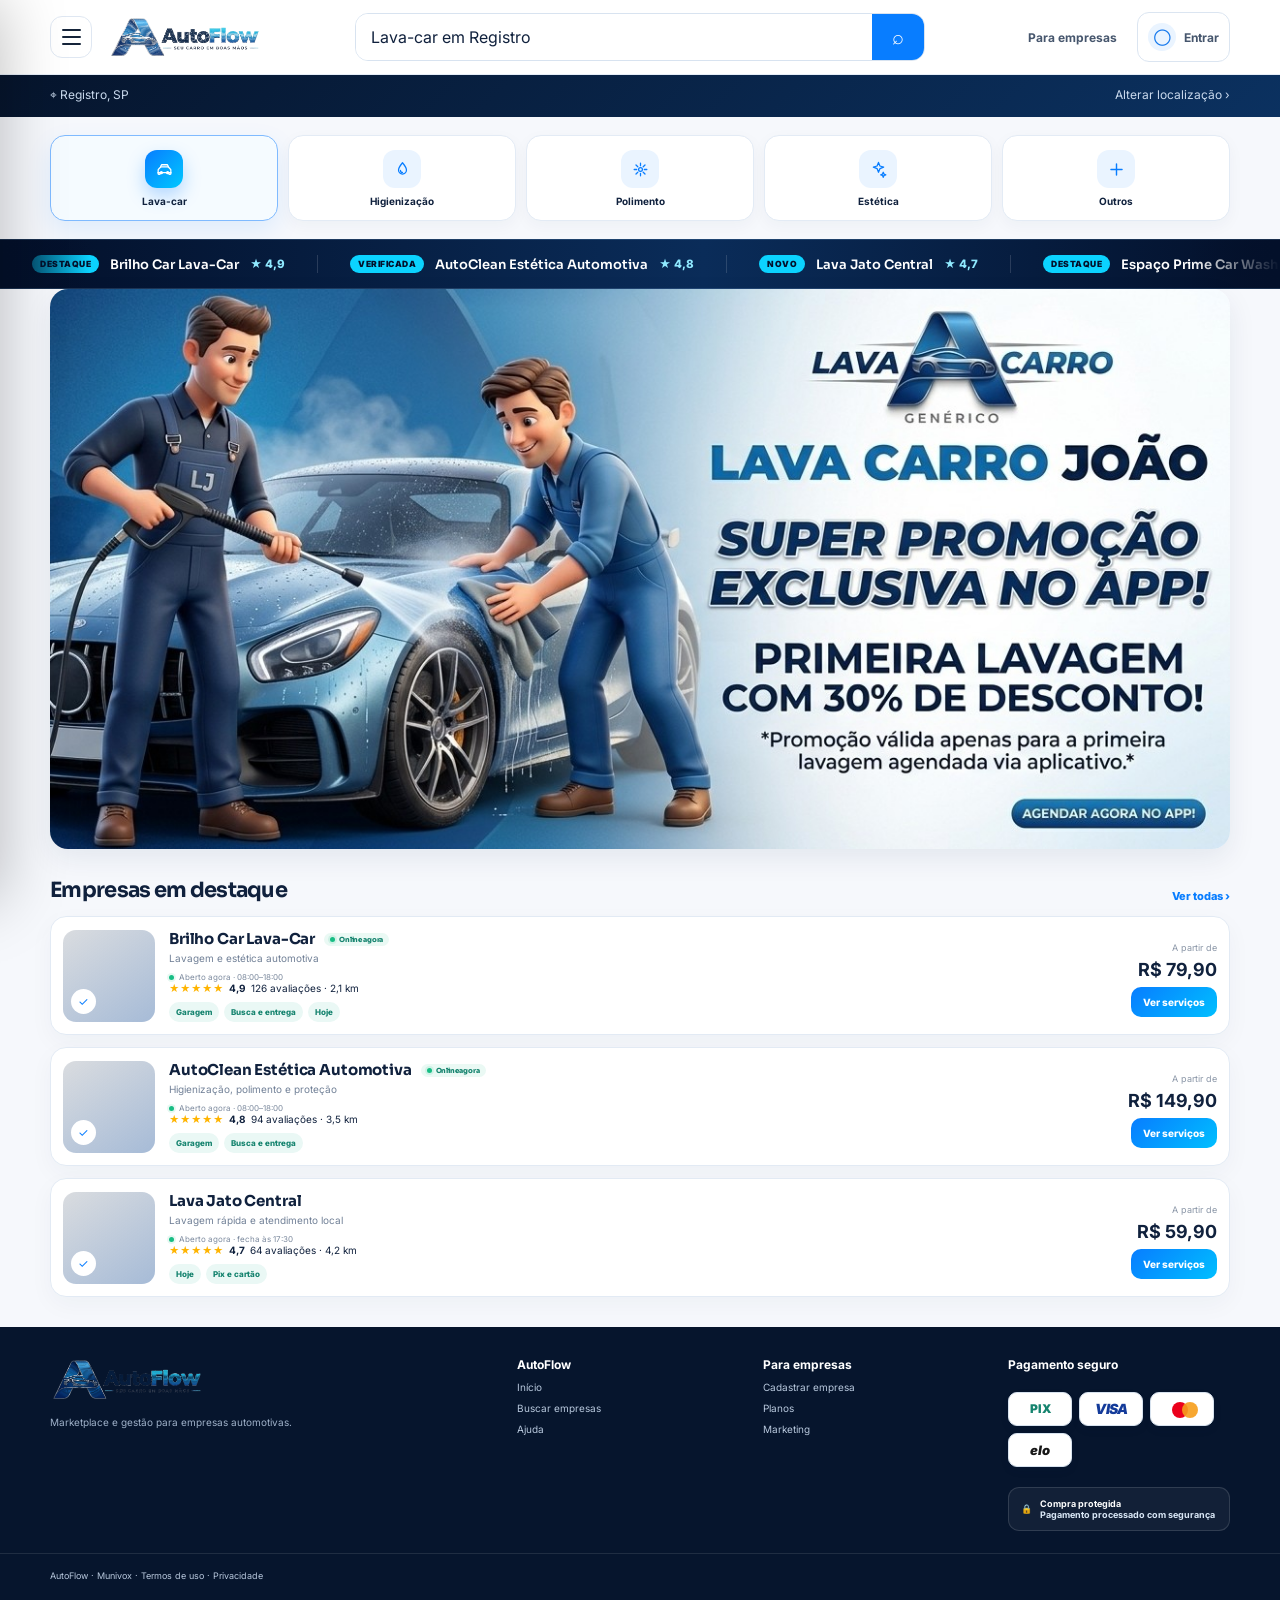
==== commit b7208831: "Atualiza sistema AutoFlow" ====
--- a/busca.html
+++ b/busca.html
@@ -1,4 +1,4 @@
 <!doctype html><html lang="pt-BR"><head><meta charset="utf-8"><meta name="viewport" content="width=device-width,initial-scale=1"><title>AutoFlow — Empresas</title><link rel="stylesheet" href="assets/style.css"></head><body>
 <header class="top"><div class="container topline"><button class="menu-trigger" data-menu><span></span><span></span><span></span></button><a class="brand" href="index.html"><img src="assets/autoflow-logo.png" alt="AutoFlow"></a><form class="main-search" action="busca.html"><input value="Lava-car em Registro" aria-label="Busca"><button>⌕</button></form><div class="top-actions"><a href="cadastro.html">Para empresas</a><a href="#" data-login class="profile"><span class="avatar">◯</span> Entrar</a></div></div></header>
-<div class="app-page"><div class="app-header"><div class="container"><div class="location-bar"><span>⌖ Registro, SP</span><span>Alterar localização ›</span></div></div></div><div class="container"><div class="categories"><a class="cat active" href="busca.html"><i>🚗</i>Lava-car</a><a class="cat" href="busca.html"><i>✦</i>Higienização</a><a class="cat" href="busca.html"><i>◇</i>Polimento</a><a class="cat" href="busca.html"><i>✧</i>Estética</a><a class="cat" href="busca.html"><i>＋</i>Outros</a></div><a class="app-banner app-promo-image" href="#empresas" aria-label="Promoção em destaque"><img src="assets/banner-promocao.jpg" alt="Promoção de lava-car em destaque no AutoFlow"></a><div class="section-title"><h2>Empresas em destaque</h2><a href="#empresas">Ver todas ›</a></div><div class="company-list" id="empresas"><article class="company-card"><a class="company-thumb c1" href="detalhe.html"><span class="verified">✓</span></a><div class="company-main"><h3>Brilho Car Lava-Car <span class="online-badge">Online agora</span></h3><div class="desc">Lavagem e estética automotiva</div><div class="company-status"><span class="dot"></span>Aberto agora · 08:00–18:00</div><div class="rating"><span class="stars">★★★★★</span><b>4,9</b><span>126 avaliações · 2,1 km</span></div><div class="tags"><span class="tag">Garagem</span><span class="tag">Busca e entrega</span><span class="tag">Hoje</span></div></div><div class="company-price"><small>A partir de</small><strong>R$ 79,90</strong><a class="mini-btn" href="detalhe.html">Ver serviços</a></div></article><article class="company-card"><a class="company-thumb c2" href="detalhe.html"><span class="verified">✓</span></a><div class="company-main"><h3>AutoClean Estética Automotiva <span class="online-badge">Online agora</span></h3><div class="desc">Higienização, polimento e proteção</div><div class="company-status"><span class="dot"></span>Aberto agora · 08:00–18:00</div><div class="rating"><span class="stars">★★★★★</span><b>4,8</b><span>94 avaliações · 3,5 km</span></div><div class="tags"><span class="tag">Garagem</span><span class="tag">Busca e entrega</span></div></div><div class="company-price"><small>A partir de</small><strong>R$ 149,90</strong><a class="mini-btn" href="detalhe.html">Ver serviços</a></div></article><article class="company-card"><a class="company-thumb c3" href="detalhe.html"><span class="verified">✓</span></a><div class="company-main"><h3>Lava Jato Central</h3><div class="desc">Lavagem rápida e atendimento local</div><div class="company-status"><span class="dot"></span>Aberto agora · fecha às 17:30</div><div class="rating"><span class="stars">★★★★★</span><b>4,7</b><span>64 avaliações · 4,2 km</span></div><div class="tags"><span class="tag">Hoje</span><span class="tag">Pix e cartão</span></div></div><div class="company-price"><small>A partir de</small><strong>R$ 59,90</strong><a class="mini-btn" href="detalhe.html">Ver serviços</a></div></article></div></div></div><footer class="footer detail-footer"><div class="container footer-grid"><div><a class="brand" href="index.html"><img src="assets/autoflow-logo.png" alt="AutoFlow"></a><p style="font-size:10px;line-height:1.7;color:#9eb0c8;max-width:300px;margin:12px 0 0">Marketplace e gestão para empresas automotivas.</p></div><div class="footer-col"><strong>AutoFlow</strong><a href="index.html">Início</a><a href="busca.html">Buscar empresas</a><a href="manual.html">Ajuda</a></div><div class="footer-col"><strong>Para empresas</strong><a href="cadastro.html">Cadastrar empresa</a><a href="cadastro.html#planos">Planos</a><a href="marketing.html">Marketing</a></div><div class="footer-col"><strong>Pagamento seguro</strong><div class="payment-strip"><span class="pay-chip pix">PIX</span><span class="pay-chip visa">VISA</span><span class="pay-chip mastercard" aria-label="Mastercard"></span><span class="pay-chip elo">elo</span></div><div class="trust-seal">🔒 <span><b>Compra protegida</b><br>Pagamento processado com segurança</span></div></div></div><div class="footer-bottom"><div class="container">AutoFlow · Munivox · Termos de uso · Privacidade</div></div></footer></div><nav class="bottom-nav"><a class="active" href="index.html"><i>⌂</i>Início</a><a href="busca.html"><i>⌕</i>Buscar</a><a href="#"><i>▣</i>Agendamentos</a><a href="#"><i>♡</i>Favoritos</a><a href="#" data-login><i>◯</i>Perfil</a></nav>
+<div class="app-page"><div class="app-header"><div class="container"><div class="location-bar"><span>⌖ Registro, SP</span><span>Alterar localização ›</span></div></div></div><div class="container"><div class="categories"><a class="cat active" href="busca.html"><i><svg viewBox="0 0 24 24" fill="none" stroke="currentColor" stroke-width="1.6" stroke-linecap="round" stroke-linejoin="round"><path d="M4 16v-3.2c0-.4.15-.78.42-1.06l2.1-2.2A2 2 0 0 1 8 8.8h8a2 2 0 0 1 1.48.66l2.1 2.28c.27.28.42.66.42 1.06V16"/><path d="M4 16h16"/><path d="M4 16v1.4a.6.6 0 0 0 .6.6H6a.6.6 0 0 0 .6-.6V16"/><path d="M17.4 16v1.4a.6.6 0 0 0 .6.6h1.4a.6.6 0 0 0 .6-.6V16"/><circle cx="8" cy="16" r="1.3"/><circle cx="16" cy="16" r="1.3"/><path d="M7 8.8l.9-2A1 1 0 0 1 8.83 6h6.34a1 1 0 0 1 .93.8l.9 2"/></svg></i>Lava-car</a><a class="cat" href="busca.html"><i><svg viewBox="0 0 24 24" fill="none" stroke="currentColor" stroke-width="1.6" stroke-linecap="round" stroke-linejoin="round"><path d="M12 3.5c2.8 3.4 5 6.4 5 9.2a5 5 0 0 1-10 0c0-2.8 2.2-5.8 5-9.2z"/><path d="M9.5 13.2a2.5 2.5 0 0 0 2.5 2.5"/></svg></i>Higienização</a><a class="cat" href="busca.html"><i><svg viewBox="0 0 24 24" fill="none" stroke="currentColor" stroke-width="1.6" stroke-linecap="round" stroke-linejoin="round"><path d="M12 4v3.2M12 16.8V20M4 12h3.2M16.8 12H20M6.3 6.3l2.3 2.3M15.4 15.4l2.3 2.3M6.3 17.7l2.3-2.3M15.4 8.6l2.3-2.3"/><circle cx="12" cy="12" r="2.4"/></svg></i>Polimento</a><a class="cat" href="busca.html"><i><svg viewBox="0 0 24 24" fill="none" stroke="currentColor" stroke-width="1.6" stroke-linecap="round" stroke-linejoin="round"><path d="M12 3l1.8 4.6L18.5 9l-4.6 1.8L12 15.5l-1.8-4.7L5.5 9l4.7-1.4z"/><path d="M18 15.5l.9 2.3 2.3.9-2.3.9-.9 2.3-.9-2.3-2.3-.9 2.3-.9z"/></svg></i>Estética</a><a class="cat" href="busca.html"><i><svg viewBox="0 0 24 24" fill="none" stroke="currentColor" stroke-width="1.8" stroke-linecap="round"><path d="M12 5v14M5 12h14"/></svg></i>Outros</a></div><section class="af-marquee" aria-label="Empresas em destaque no AutoFlow"><div class="af-marquee-track"><a class="af-marquee-item" href="detalhe.html"><span class="af-marquee-tag">Destaque</span><b>Brilho Car Lava-Car</b><span class="af-marquee-rating">★ 4,9</span></a><a class="af-marquee-item" href="detalhe.html"><span class="af-marquee-tag">Verificada</span><b>AutoClean Estética Automotiva</b><span class="af-marquee-rating">★ 4,8</span></a><a class="af-marquee-item" href="detalhe.html"><span class="af-marquee-tag">Novo</span><b>Lava Jato Central</b><span class="af-marquee-rating">★ 4,7</span></a><a class="af-marquee-item" href="detalhe.html"><span class="af-marquee-tag">Destaque</span><b>Espaço Prime Car Wash</b><span class="af-marquee-rating">★ 4,9</span></a><a class="af-marquee-item" href="detalhe.html"><span class="af-marquee-tag">Verificada</span><b>Rei da Lataria Estética</b><span class="af-marquee-rating">★ 4,6</span></a><a class="af-marquee-item" href="detalhe.html"><span class="af-marquee-tag">Promoção</span><b>Shine Detailing Studio</b><span class="af-marquee-rating">★ 5,0</span></a><a class="af-marquee-item" href="detalhe.html" aria-hidden="true" tabindex="-1"><span class="af-marquee-tag">Destaque</span><b>Brilho Car Lava-Car</b><span class="af-marquee-rating">★ 4,9</span></a><a class="af-marquee-item" href="detalhe.html" aria-hidden="true" tabindex="-1"><span class="af-marquee-tag">Verificada</span><b>AutoClean Estética Automotiva</b><span class="af-marquee-rating">★ 4,8</span></a><a class="af-marquee-item" href="detalhe.html" aria-hidden="true" tabindex="-1"><span class="af-marquee-tag">Novo</span><b>Lava Jato Central</b><span class="af-marquee-rating">★ 4,7</span></a><a class="af-marquee-item" href="detalhe.html" aria-hidden="true" tabindex="-1"><span class="af-marquee-tag">Destaque</span><b>Espaço Prime Car Wash</b><span class="af-marquee-rating">★ 4,9</span></a><a class="af-marquee-item" href="detalhe.html" aria-hidden="true" tabindex="-1"><span class="af-marquee-tag">Verificada</span><b>Rei da Lataria Estética</b><span class="af-marquee-rating">★ 4,6</span></a><a class="af-marquee-item" href="detalhe.html" aria-hidden="true" tabindex="-1"><span class="af-marquee-tag">Promoção</span><b>Shine Detailing Studio</b><span class="af-marquee-rating">★ 5,0</span></a></div></section><a class="app-banner app-promo-image" href="#empresas" aria-label="Promoção em destaque"><img src="assets/banner-promocao.jpg" alt="Promoção de lava-car em destaque no AutoFlow"></a><div class="section-title"><h2>Empresas em destaque</h2><a href="#empresas">Ver todas ›</a></div><div class="company-list" id="empresas"><article class="company-card reveal" data-tilt><a class="company-thumb c1" href="detalhe.html"><span class="verified">✓</span></a><div class="company-main"><h3>Brilho Car Lava-Car <span class="online-badge">Online agora</span></h3><div class="desc">Lavagem e estética automotiva</div><div class="company-status"><span class="dot"></span>Aberto agora · 08:00–18:00</div><div class="rating"><span class="stars">★★★★★</span><b>4,9</b><span>126 avaliações · 2,1 km</span></div><div class="tags"><span class="tag">Garagem</span><span class="tag">Busca e entrega</span><span class="tag">Hoje</span></div></div><div class="company-price"><small>A partir de</small><strong>R$ 79,90</strong><a class="mini-btn" href="detalhe.html">Ver serviços</a></div></article><article class="company-card reveal" data-tilt><a class="company-thumb c2" href="detalhe.html"><span class="verified">✓</span></a><div class="company-main"><h3>AutoClean Estética Automotiva <span class="online-badge">Online agora</span></h3><div class="desc">Higienização, polimento e proteção</div><div class="company-status"><span class="dot"></span>Aberto agora · 08:00–18:00</div><div class="rating"><span class="stars">★★★★★</span><b>4,8</b><span>94 avaliações · 3,5 km</span></div><div class="tags"><span class="tag">Garagem</span><span class="tag">Busca e entrega</span></div></div><div class="company-price"><small>A partir de</small><strong>R$ 149,90</strong><a class="mini-btn" href="detalhe.html">Ver serviços</a></div></article><article class="company-card reveal" data-tilt><a class="company-thumb c3" href="detalhe.html"><span class="verified">✓</span></a><div class="company-main"><h3>Lava Jato Central</h3><div class="desc">Lavagem rápida e atendimento local</div><div class="company-status"><span class="dot"></span>Aberto agora · fecha às 17:30</div><div class="rating"><span class="stars">★★★★★</span><b>4,7</b><span>64 avaliações · 4,2 km</span></div><div class="tags"><span class="tag">Hoje</span><span class="tag">Pix e cartão</span></div></div><div class="company-price"><small>A partir de</small><strong>R$ 59,90</strong><a class="mini-btn" href="detalhe.html">Ver serviços</a></div></article></div></div></div><footer class="footer detail-footer"><div class="container footer-grid"><div><a class="brand" href="index.html"><img src="assets/autoflow-logo.png" alt="AutoFlow"></a><p style="font-size:10px;line-height:1.7;color:#9eb0c8;max-width:300px;margin:12px 0 0">Marketplace e gestão para empresas automotivas.</p></div><div class="footer-col"><strong>AutoFlow</strong><a href="index.html">Início</a><a href="busca.html">Buscar empresas</a><a href="manual.html">Ajuda</a></div><div class="footer-col"><strong>Para empresas</strong><a href="cadastro.html">Cadastrar empresa</a><a href="cadastro.html#planos">Planos</a><a href="marketing.html">Marketing</a></div><div class="footer-col"><strong>Pagamento seguro</strong><div class="payment-strip"><span class="pay-chip pix">PIX</span><span class="pay-chip visa">VISA</span><span class="pay-chip mastercard" aria-label="Mastercard"></span><span class="pay-chip elo">elo</span></div><div class="trust-seal">🔒 <span><b>Compra protegida</b><br>Pagamento processado com segurança</span></div></div></div><div class="footer-bottom"><div class="container">AutoFlow · Munivox · Termos de uso · Privacidade</div></div></footer></div><nav class="bottom-nav"><a class="active" href="index.html"><i>⌂</i>Início</a><a href="busca.html"><i>⌕</i>Buscar</a><a href="#"><i>▣</i>Agendamentos</a><a href="#"><i>♡</i>Favoritos</a><a href="#" data-login><i>◯</i>Perfil</a></nav>
 <div class="side-backdrop" data-backdrop></div><aside class="side-menu" data-menu-panel><div class="side-menu-head"><div class="side-profile"><div class="side-avatar">◯</div><div><strong>Meu perfil</strong><small>Entre para acessar seus agendamentos</small></div><button class="side-close" data-close-menu>×</button></div></div><div class="side-promo"><div><strong>AutoFlow+</strong><br><span>Benefícios e ofertas</span></div><b>›</b></div><nav class="side-nav"><a href="index.html"><span class="side-icon">⌂</span>Início</a><a class="active" href="busca.html"><span class="side-icon">⌕</span>Buscar</a><a href="#"><span class="side-icon">♧</span>Notificações</a><a href="#"><span class="side-icon">▣</span>Meus agendamentos</a><a href="#"><span class="side-icon">♡</span>Favoritos</a><a href="busca.html"><span class="side-icon">%</span>Ofertas</a><a href="#"><span class="side-icon">▤</span>Pagamentos</a><a href="#"><span class="side-icon">◷</span>Histórico</a><a href="cadastro.html"><span class="side-icon">⌂</span>Para empresas</a><a href="manual.html"><span class="side-icon">?</span>Ajuda</a></nav><div class="side-menu-foot">AutoFlow · Seu carro em boas mãos</div></aside><div class="modal" id="loginModal"><div class="modal-card"><button class="close" data-close>×</button><h2>Entrar no AutoFlow</h2><p style="font-size:11px;color:#66758b">Acesse seus agendamentos, favoritos e veículos.</p><div class="field"><label>E-mail</label><input type="email" placeholder="voce@email.com"></div><div class="field"><label>Senha</label><input type="password" placeholder="••••••••"></div><button class="btn btn-primary" style="width:100%" data-toast="Login visual: conexão com o backend entra na próxima etapa.">Entrar</button></div></div><div class="toast" id="toast"></div><script src="assets/app.js"></script></body></html>
--- a/assets/style.css
+++ b/assets/style.css
@@ -1,6 +1,7 @@
-@import url('https://fonts.googleapis.com/css2?family=Montserrat:wght@500;600;700;800&display=swap');
-:root{--navy:#06152d;--navy2:#0a2447;--blue:#087dff;--cyan:#00c8ff;--ink:#10213d;--muted:#66758b;--line:#e5edf7;--bg:#f5f8fc;--white:#fff;--shadow:0 18px 45px rgba(10,35,70,.12)}
-*{box-sizing:border-box}html{scroll-behavior:smooth}body{margin:0;background:var(--bg);color:var(--ink);font-family:Montserrat,Arial,sans-serif}.container{width:min(1180px,calc(100% - 32px));margin:auto}a{text-decoration:none;color:inherit}button,input,select{font:inherit}.top{position:sticky;top:0;z-index:100;background:rgba(255,255,255,.96);backdrop-filter:blur(14px);border-bottom:1px solid var(--line)}.topline{min-height:74px;display:flex;align-items:center;gap:16px}.brand{display:flex;align-items:center;gap:9px;font-weight:800;font-size:22px;letter-spacing:-1px;white-space:nowrap}.brand img{width:150px;height:auto}.brand-mark{width:39px;height:39px;border-radius:12px;background:linear-gradient(135deg,#087dff,#00c8ff);display:grid;place-items:center;color:#fff;font-weight:800;box-shadow:0 7px 18px rgba(8,125,255,.28)}.brand span span{color:var(--blue)}.main-search{flex:1;max-width:570px;margin:auto;display:flex;border:1px solid #d8e3f0;border-radius:13px;background:#fff;overflow:hidden}.main-search input{flex:1;border:0;outline:0;padding:13px 15px;color:var(--ink)}.main-search button{border:0;background:var(--blue);color:#fff;width:52px;font-size:20px}.top-actions{display:flex;align-items:center;gap:10px}.top-actions a{font-size:12px;font-weight:700;color:#46566d;padding:10px}.profile{border:1px solid #dbe5f1;border-radius:12px;background:#fff}.avatar{width:28px;height:28px;border-radius:50%;display:inline-grid;place-items:center;background:#eaf4ff;color:#1679ed;margin-right:5px}.navrow{border-top:1px solid #f1f4f8}.navrow .inner{height:42px;display:flex;align-items:center;gap:25px;overflow:auto}.navrow a{font-size:12px;color:#5e6d82;white-space:nowrap}.navrow a.active,.navrow a:hover{color:var(--blue);font-weight:800}
+@import url('https://fonts.googleapis.com/css2?family=Sora:wght@500;600;700;800&family=Inter:wght@400;500;600;700;800&display=swap');
+:root{--navy:#06152d;--navy2:#0a2447;--blue:#087dff;--cyan:#00c8ff;--ink:#10213d;--muted:#66758b;--line:#e5edf7;--bg:#f5f8fc;--white:#fff;--shadow:0 18px 45px rgba(10,35,70,.12);--font-display:'Sora',Inter,Arial,sans-serif;--font-body:'Inter',Arial,sans-serif;--ease:cubic-bezier(.22,.8,.24,1)}
+*{box-sizing:border-box}html{scroll-behavior:smooth}body{margin:0;background:var(--bg);color:var(--ink);font-family:var(--font-body);-webkit-font-smoothing:antialiased;text-rendering:optimizeLegibility}
+h1,h2,h3,.brand,.af-logo,.booking-title,.company-title-row h1,.cadastro-hero h1,.section-title h2,.af-section-head h2,.mk-card h2,.welcome-copy h1,.af-hero h1,.plans-heading h2,.plan h3,.summary-head h2,.company-main h3{font-family:var(--font-display);letter-spacing:-.01em}.container{width:min(1180px,calc(100% - 32px));margin:auto}a{text-decoration:none;color:inherit}button,input,select{font:inherit}.top{position:sticky;top:0;z-index:100;background:rgba(255,255,255,.96);backdrop-filter:blur(14px);border-bottom:1px solid var(--line)}.topline{min-height:74px;display:flex;align-items:center;gap:16px}.brand{display:flex;align-items:center;gap:9px;font-weight:800;font-size:22px;letter-spacing:-1px;white-space:nowrap}.brand img{width:150px;height:auto}.brand-mark{width:39px;height:39px;border-radius:12px;background:linear-gradient(135deg,#087dff,#00c8ff);display:grid;place-items:center;color:#fff;font-weight:800;box-shadow:0 7px 18px rgba(8,125,255,.28)}.brand span span{color:var(--blue)}.main-search{flex:1;max-width:570px;margin:auto;display:flex;border:1px solid #d8e3f0;border-radius:13px;background:#fff;overflow:hidden}.main-search input{flex:1;border:0;outline:0;padding:13px 15px;color:var(--ink)}.main-search button{border:0;background:var(--blue);color:#fff;width:52px;font-size:20px}.top-actions{display:flex;align-items:center;gap:10px}.top-actions a{font-size:12px;font-weight:700;color:#46566d;padding:10px}.profile{border:1px solid #dbe5f1;border-radius:12px;background:#fff}.avatar{width:28px;height:28px;border-radius:50%;display:inline-grid;place-items:center;background:#eaf4ff;color:#1679ed;margin-right:5px}.navrow{border-top:1px solid #f1f4f8}.navrow .inner{height:42px;display:flex;align-items:center;gap:25px;overflow:auto}.navrow a{font-size:12px;color:#5e6d82;white-space:nowrap}.navrow a.active,.navrow a:hover{color:var(--blue);font-weight:800}
 .hero-welcome{min-height:calc(100vh - 117px);background:radial-gradient(circle at 78% 25%,rgba(0,200,255,.24),transparent 27%),linear-gradient(135deg,#031026 0%,#082957 58%,#03152c 100%);color:#fff;position:relative;overflow:hidden}.hero-welcome:after{content:"";position:absolute;right:-8%;bottom:-35%;width:58%;height:85%;border-radius:50%;background:radial-gradient(circle,rgba(8,125,255,.32),transparent 66%);filter:blur(12px)}.welcome-grid{min-height:calc(100vh - 117px);display:grid;grid-template-columns:1.02fr .98fr;align-items:center;gap:55px;position:relative;z-index:2}.welcome-copy .mini{font-size:11px;letter-spacing:3px;color:#8fdcff;font-weight:800}.welcome-copy h1{font-size:clamp(42px,6vw,76px);line-height:.98;letter-spacing:-4px;margin:17px 0}.welcome-copy h1 span{color:#16b9ff}.welcome-copy p{max-width:580px;color:#c8d7e9;font-size:17px;line-height:1.75}.welcome-actions{display:flex;gap:12px;margin:28px 0 18px}.btn{display:inline-flex;align-items:center;justify-content:center;border:0;border-radius:12px;padding:14px 22px;font-weight:800;cursor:pointer}.btn-primary{background:linear-gradient(135deg,#087dff,#00bfff);color:#fff;box-shadow:0 13px 30px rgba(0,125,255,.3)}.btn-ghost{border:1px solid rgba(255,255,255,.35);color:#fff;background:rgba(255,255,255,.04)}.trust-line{display:flex;gap:18px;flex-wrap:wrap;color:#9db0c8;font-size:11px}.phone-wrap{display:flex;justify-content:center;position:relative}.phone{width:min(335px,82vw);border:8px solid #0b1320;border-radius:38px;background:#fff;box-shadow:0 35px 80px rgba(0,0,0,.45);overflow:hidden}.phone-top{height:28px;background:#0b1320}.phone-screen{min-height:660px;background:#fff}.welcome-phone{background:linear-gradient(180deg,rgba(0,15,35,.1),rgba(0,13,32,.9)),url('https://images.unsplash.com/photo-1504215680853-026ed2a45def?auto=format&fit=crop&w=800&q=85') center/cover;display:flex;flex-direction:column;justify-content:flex-end;padding:28px 22px;color:#fff}.phone-logo{width:220px;max-width:80%;margin:0 auto 100px}.welcome-phone h2{font-size:23px;margin:0 0 10px}.welcome-phone p{font-size:12px;line-height:1.6;color:#d8e7f7}.phone-actions{display:grid;gap:9px;margin-top:18px}.phone-actions a{padding:12px;border-radius:12px;text-align:center;font-size:12px;font-weight:800}.phone-actions .p1{background:linear-gradient(135deg,#087dff,#00c8ff)}.phone-actions .p2{border:1px solid rgba(255,255,255,.55)}
 .app-header{background:linear-gradient(135deg,#06152d,#0b3160);color:#fff;padding:16px 0 24px}.app-head-row{display:flex;align-items:center;justify-content:space-between;gap:12px}.app-logo{width:150px}.app-icons{display:flex;gap:8px}.round-btn{width:40px;height:40px;border:1px solid rgba(255,255,255,.22);border-radius:50%;display:grid;place-items:center;background:rgba(255,255,255,.08);color:#fff}.app-search{margin-top:15px;display:flex;background:#fff;border-radius:13px;overflow:hidden}.app-search input{flex:1;border:0;outline:0;padding:14px;color:#17263c}.app-search button{border:0;background:var(--blue);color:#fff;width:50px}.location-bar{display:flex;justify-content:space-between;align-items:center;margin-top:13px;font-size:12px;color:#c9d9ed}.app-page{background:#f6f8fc;min-height:calc(100vh - 117px)}.categories{display:grid;grid-template-columns:repeat(5,1fr);gap:10px;padding:18px 0}.cat{background:#fff;border:1px solid #e3ebf5;border-radius:15px;padding:12px 7px;text-align:center;font-size:10px;font-weight:700;box-shadow:0 5px 16px rgba(13,48,87,.04)}.cat i{width:34px;height:34px;border-radius:50%;display:grid;place-items:center;background:#eaf4ff;color:var(--blue);margin:0 auto 7px;font-style:normal;font-size:17px}.cat.active{border-color:#8fc4ff;background:#f5fbff}.app-banner{border-radius:18px;min-height:175px;padding:22px;background:linear-gradient(100deg,#061a38,#0c66cb 65%,#0cc6ff);color:#fff;position:relative;overflow:hidden}.app-banner:after{content:"";position:absolute;right:-8%;bottom:-40%;width:55%;height:130%;border-radius:50%;background:rgba(255,255,255,.1)}.app-banner h2{max-width:370px;font-size:22px;line-height:1.18;margin:0 0 8px}.app-banner p{max-width:350px;font-size:11px;color:#d7e8fb;line-height:1.5}.app-banner a{display:inline-block;margin-top:7px;background:#fff;color:#0b55a8;padding:10px 15px;border-radius:10px;font-size:11px;font-weight:800}.section-title{display:flex;align-items:end;justify-content:space-between;gap:10px;margin:28px 0 13px}.section-title h2{font-size:21px;margin:0;letter-spacing:-.7px}.section-title a{font-size:11px;color:var(--blue);font-weight:800}.company-list{display:grid;gap:12px;padding-bottom:30px}.company-card{background:#fff;border:1px solid #e2eaf4;border-radius:16px;padding:12px;display:grid;grid-template-columns:92px 1fr auto;gap:14px;align-items:center;box-shadow:0 8px 24px rgba(16,43,76,.04)}.company-thumb{height:92px;border-radius:13px;background:linear-gradient(145deg,#07172d,#087dff);position:relative;overflow:hidden;background-size:cover;background-position:center}.company-thumb.c1{background-image:linear-gradient(145deg,rgba(3,20,43,.15),rgba(0,60,140,.35)),url('https://images.unsplash.com/photo-1607860108855-64acf2078ed9?auto=format&fit=crop&w=500&q=80')}.company-thumb.c2{background-image:linear-gradient(145deg,rgba(3,20,43,.15),rgba(0,60,140,.35)),url('https://images.unsplash.com/photo-1503376780353-7e6692767b70?auto=format&fit=crop&w=500&q=80')}.company-thumb.c3{background-image:linear-gradient(145deg,rgba(3,20,43,.15),rgba(0,60,140,.35)),url('https://images.unsplash.com/photo-1552519507-da3b142c6e3d?auto=format&fit=crop&w=500&q=80')}.verified{position:absolute;left:8px;bottom:8px;background:#fff;color:#087dff;border-radius:50%;width:25px;height:25px;display:grid;place-items:center;font-size:12px}.company-main h3{margin:0;font-size:15px}.company-main .desc{margin:4px 0 8px;color:#718097;font-size:10px}.rating{display:flex;align-items:center;gap:5px;font-size:10px}.stars{color:#ffb400;letter-spacing:1px}.tags{display:flex;gap:5px;flex-wrap:wrap;margin-top:8px}.tag{background:#eaf8f5;color:#16846f;padding:5px 7px;border-radius:999px;font-size:8px;font-weight:800}.company-price{text-align:right;min-width:125px}.company-price small{font-size:9px;color:#8995a6}.company-price strong{display:block;font-size:18px;margin:4px 0 7px}.mini-btn{display:inline-block;background:linear-gradient(135deg,#087dff,#00bfff);color:#fff;border-radius:10px;padding:9px 12px;font-size:10px;font-weight:800}.bottom-nav{display:none}
 .detail-cover{height:310px;background:linear-gradient(180deg,rgba(3,17,36,.1),rgba(3,17,36,.78)),url('https://images.unsplash.com/photo-1607860108855-64acf2078ed9?auto=format&fit=crop&w=1600&q=85') center/cover;position:relative}.detail-actions{position:absolute;top:18px;left:0;right:0;display:flex;justify-content:space-between}.detail-actions .round-btn{background:rgba(4,20,42,.52);border-color:rgba(255,255,255,.25)}.detail-card{margin-top:-55px;position:relative;z-index:3;background:#fff;border-radius:22px 22px 0 0;padding:22px 24px}.company-title-row{display:flex;gap:14px;align-items:center}.company-logo{width:70px;height:70px;border-radius:18px;background:linear-gradient(135deg,#06172f,#087dff);color:#fff;display:grid;place-items:center;font-weight:800;font-size:18px;border:4px solid #fff;box-shadow:0 8px 25px rgba(0,0,0,.18)}.company-title-row h1{margin:0;font-size:23px}.verified-name{color:#087dff;font-size:13px}.subtitle{font-size:11px;color:#748298;margin-top:5px}.company-meta{display:flex;gap:12px;flex-wrap:wrap;margin-top:14px;font-size:10px;color:#52647d}.company-meta b{color:#1b2b43}.pill-row{display:flex;gap:7px;flex-wrap:wrap;margin:15px 0}.pill{padding:7px 9px;border-radius:999px;background:#e9faf5;color:#16836e;font-size:9px;font-weight:800}.tabs{display:flex;gap:20px;border-bottom:1px solid #e4ebf4;margin:0 -24px;padding:0 24px}.tabs a{padding:14px 0;font-size:11px;color:#718097}.tabs a.active{color:#087dff;border-bottom:2px solid #087dff;font-weight:800}.service-list{display:grid;gap:10px;margin-top:16px}.service-card{display:flex;justify-content:space-between;gap:12px;border:1px solid #e4ebf4;border-radius:14px;padding:13px}.service-info{display:flex;gap:11px}.service-image{width:54px;height:54px;border-radius:10px;background-size:cover;background-position:center}.si1{background-image:url('https://images.unsplash.com/photo-1607860108855-64acf2078ed9?auto=format&fit=crop&w=300&q=80')}.si2{background-image:url('https://images.unsplash.com/photo-1511919884226-fd3cad34687c?auto=format&fit=crop&w=300&q=80')}.si3{background-image:url('https://images.unsplash.com/photo-1553440569-bcc63803a83d?auto=format&fit=crop&w=300&q=80')}.service-info h3{font-size:12px;margin:2px 0 4px}.service-info p{font-size:9px;color:#758298;margin:0}.service-right{text-align:right;white-space:nowrap}.service-right strong{font-size:15px}.service-right small{display:block;font-size:8px;color:#7b889a;margin:3px 0 6px}.detail-cta{position:sticky;bottom:0;background:#fff;border-top:1px solid #e4ebf4;padding:12px 24px;z-index:10}.detail-cta a{display:block;text-align:center;background:linear-gradient(135deg,#087dff,#00bfff);color:#fff;padding:13px;border-radius:12px;font-size:12px;font-weight:800}.two-col{display:grid;grid-template-columns:1fr 370px;gap:24px}.side-box{background:#fff;border:1px solid #e4ebf4;border-radius:18px;padding:18px}.side-box h3{font-size:15px;margin:0 0 14px}.calendar{display:grid;grid-template-columns:repeat(3,1fr);gap:7px}.calendar button{border:1px solid #dce6f1;background:#fff;border-radius:9px;padding:10px 5px;font-size:10px}.calendar button.active{border-color:#8dc5ff;background:#eff7ff;color:#087dff;font-weight:800}
@@ -107,7 +108,7 @@
 .af-promo-wrap{background:#f6f9fd;padding:0 0 52px}.af-promo{display:block;border-radius:18px;overflow:hidden;box-shadow:0 12px 30px rgba(20,64,110,.08)}.af-promo img{display:block;width:100%;height:auto}
 .af-business-cta{background:#041a38;color:#fff;padding:52px 0}.af-business-inner{display:flex;align-items:center;justify-content:space-between;gap:30px}.af-business-inner>div{max-width:720px}.af-business-inner span{font-size:10px;letter-spacing:2px;color:#8fe9ff;font-weight:900}.af-business-inner h2{font-size:32px;line-height:1.12;margin:10px 0}.af-business-inner p{color:#b9cce0;margin:0}.af-footer{background:#031127;color:#b9c9dc;padding:38px 0 0}.af-footer-grid{display:grid;grid-template-columns:2fr 1fr 1fr 1fr;gap:35px;padding-bottom:32px}.af-footer-grid>div{display:flex;flex-direction:column;gap:9px}.af-footer-grid>div:first-child{display:block}.af-footer-logo{width:190px;height:auto;margin-bottom:10px}.af-footer-grid strong{color:#fff;font-size:12px}.af-footer-grid a{font-size:11px}.af-footer-grid p{font-size:11px;line-height:1.6;max-width:310px}.af-footer-bottom{border-top:1px solid rgba(255,255,255,.09);padding:16px max(20px,calc((100% - 1180px)/2));font-size:10px}
 @media(max-width:1050px){.af-logo{width:250px}.af-location{display:none}.af-company-grid{grid-template-columns:repeat(2,1fr)}.af-benefit-grid{grid-template-columns:repeat(2,1fr)}.af-benefit:nth-child(2){border-right:0}.af-benefit:nth-child(-n+2){border-bottom:1px solid rgba(135,193,237,.25)}}
-@media(max-width:767px){.home-v12{background:#06152b}.af-header{position:absolute;background:linear-gradient(180deg,rgba(0,8,20,.72),transparent);border:0}.af-header-inner{width:calc(100% - 30px);min-height:74px;gap:12px}.af-logo{width:185px}.af-logo-dark{display:none!important}.af-logo-light{display:block!important}.af-search,.af-location,.af-actions{display:none}.af-menu{display:block;margin-left:auto;border:0;background:rgba(2,18,39,.5);color:#fff;width:42px;height:42px;border-radius:12px;font-size:20px}.af-hero{height:100dvh;min-height:620px;max-height:none}.af-hero-photo{background-position:63% center}.af-hero-overlay{background:linear-gradient(180deg,rgba(1,12,29,.18) 0%,rgba(1,14,33,.22) 28%,rgba(1,12,29,.82) 62%,rgba(1,9,22,.97) 100%)}.af-hero-inner{width:calc(100% - 32px);align-items:flex-end;padding-bottom:42px}.af-hero-copy{max-width:none;margin:0}.af-kicker{font-size:9px;letter-spacing:2px;margin-bottom:11px}.af-hero h1{font-size:43px;letter-spacing:-2px;line-height:1.02;margin-bottom:14px}.af-hero-copy>p{font-size:16px;line-height:1.45;max-width:330px}.af-hero-actions{display:flex;flex-direction:column;align-items:center;gap:10px;margin-top:23px;width:100%}.af-btn{width:min(100%,320px);min-height:52px;padding:0 18px}.af-login-link{text-align:center;padding:8px 0}.af-benefits{display:none}.af-featured{padding:35px 0;background:#f6f9fd}.af-container{width:calc(100% - 28px)}.af-section-head{align-items:flex-start}.af-section-head h2{font-size:24px}.af-section-head p{font-size:11px}.af-company-grid{grid-template-columns:1fr;gap:11px}.af-company{grid-template-columns:92px 1fr;min-height:102px}.af-company-image{min-height:102px}.af-promo-wrap{padding-bottom:35px}.af-business-cta{padding:40px 0}.af-business-inner{display:block}.af-business-inner h2{font-size:25px}.af-business-inner .af-btn{margin-top:20px;width:100%}.af-footer-grid{grid-template-columns:1fr 1fr;gap:25px}.af-footer-logo{width:165px}.af-footer-bottom{padding-left:14px;padding-right:14px}}
+@media(max-width:767px){.home-v12{background:#06152b}.af-header{position:absolute;background:linear-gradient(180deg,rgba(0,8,20,.72),transparent);border:0}.af-header-inner{width:calc(100% - 30px);min-height:74px;gap:12px}.af-logo{width:185px}.af-logo-dark{display:none!important}.af-logo-light{display:block!important}.af-search,.af-location,.af-actions{display:none}.af-menu{display:block;margin-left:auto;border:0;background:rgba(2,18,39,.5);color:#fff;width:42px;height:42px;border-radius:12px;font-size:20px}.af-hero{height:100dvh;min-height:620px;max-height:none}.af-hero-photo{background-position:63% center}.af-hero-overlay{background:linear-gradient(180deg,rgba(1,12,29,.18) 0%,rgba(1,14,33,.22) 28%,rgba(1,12,29,.82) 62%,rgba(1,9,22,.97) 100%)}.af-hero-inner{width:calc(100% - 32px);align-items:flex-end;padding-bottom:42px}.af-hero-copy{max-width:none;margin:0}.af-kicker{font-size:9px;letter-spacing:2px;margin-bottom:11px}.af-hero h1{font-size:43px;letter-spacing:-2px;line-height:1.02;margin-bottom:14px}.af-hero-copy>p{font-size:16px;line-height:1.45;max-width:330px}.af-hero-actions{display:grid;grid-template-columns:1fr 1fr;gap:10px;margin-top:23px}.af-btn{min-height:52px;padding:0 18px}.af-login-link{grid-column:1/-1;text-align:center;padding:8px 0}.af-benefits{display:none}.af-featured{padding:35px 0;background:#f6f9fd}.af-container{width:calc(100% - 28px)}.af-section-head{align-items:flex-start}.af-section-head h2{font-size:24px}.af-section-head p{font-size:11px}.af-company-grid{grid-template-columns:1fr;gap:11px}.af-company{grid-template-columns:92px 1fr;min-height:102px}.af-company-image{min-height:102px}.af-promo-wrap{padding-bottom:35px}.af-business-cta{padding:40px 0}.af-business-inner{display:block}.af-business-inner h2{font-size:25px}.af-business-inner .af-btn{margin-top:20px;width:100%}.af-footer-grid{grid-template-columns:1fr 1fr;gap:25px}.af-footer-logo{width:165px}.af-footer-bottom{padding-left:14px;padding-right:14px}}
 
 /* ===== V15 — serviços livres, anexos, 2 planos e avaliações ===== */
 .plans-two{grid-template-columns:repeat(2,minmax(0,1fr));max-width:980px;margin-left:auto;margin-right:auto;align-items:stretch}.plan.featured-main{border:2px solid #087dff;box-shadow:0 18px 42px rgba(8,125,255,.13);background:linear-gradient(180deg,#ffffff 0%,#f7fbff 100%)}.plan.featured-main .plan-icon{background:#eaf4ff}.plan.featured-main .commission{background:#edf7ff;border-color:#cfe7ff}.plan.featured-main .commission strong{color:#087dff}.marketing-plan{background:linear-gradient(155deg,#06172f 0%,#0a2f63 75%,#087dff 150%);border-color:#0a2c5a;color:#fff;box-shadow:0 18px 42px rgba(6,21,45,.22)}.marketing-plan h3,.marketing-plan .amount{color:#fff}.marketing-plan p,.marketing-plan li{color:#c9d9ec}.marketing-plan .amount span{color:#9eb7d3}.marketing-plan .commission{background:rgba(255,255,255,.09);border-color:rgba(255,255,255,.12);color:#e1edfb}.marketing-plan .commission strong{color:#6cddff}.marketing-plan li:before{color:#39c7ff}.marketing-plan .plan-icon{background:rgba(0,200,255,.13);color:#6cddff}.marketing-plan .plan-badge{background:rgba(0,200,255,.14);color:#6ddcff}.marketing-plan .outline{color:#fff;border-color:rgba(255,255,255,.35);background:rgba(255,255,255,.04)}.marketing-upgrade{margin-top:18px;border:1px solid #dbe7f4;border-radius:18px;background:#fff;padding:18px 20px;display:flex;align-items:center;justify-content:space-between;gap:18px}.marketing-upgrade h3{margin:5px 0 5px;font-size:16px;color:#10233f}.marketing-upgrade p{margin:0;color:#718097;font-size:10px;line-height:1.55;max-width:680px}.marketing-upgrade .outline{white-space:nowrap}
@@ -118,5 +119,100 @@
 @media(max-width:620px){.plans-two{grid-template-columns:1fr}.marketing-upgrade{align-items:flex-start;flex-direction:column}.marketing-upgrade .outline{width:100%;text-align:center}.custom-service-list{grid-template-columns:1fr}.review-list{grid-template-columns:1fr}.review-note{display:none}}
 .service-added-form{grid-column:1/-1;border:1px solid #b9d8f7;border-radius:16px;background:#fff;padding:15px;box-shadow:0 8px 22px rgba(8,125,255,.07)}.service-form-grid{display:grid;grid-template-columns:2fr 1fr 1fr;gap:10px}.service-form-actions{display:flex;justify-content:flex-end;gap:8px;margin-top:12px}.service-form-actions button{padding:9px 13px;border-radius:10px;font-size:9px}@media(max-width:620px){.service-form-grid{grid-template-columns:1fr}.service-added-form{grid-column:auto}}
 
-/* ===== V16 — acesso, admin e painéis ===== */
-.admin-prototype{background:#f5f8fc;color:#10213d}.admin-shell{display:grid;grid-template-columns:255px 1fr;min-height:100vh}.admin-side{background:#06152d;color:#d6e2f1;padding:26px 18px;position:sticky;top:0;height:100vh}.admin-brand{font-size:26px;font-weight:800;color:#fff;padding:0 10px 24px}.admin-brand small{display:block;font-size:9px;letter-spacing:2px;color:#8fdcff;margin-top:6px}.admin-side nav{display:grid;gap:5px}.admin-side nav a{padding:11px 12px;border-radius:10px;font-size:12px;color:#c9d8ea}.admin-side nav a:hover,.admin-side nav a.active{background:#0e417a;color:#6cddff;font-weight:800}.admin-main{padding:34px;max-width:1320px;width:100%}.admin-main>header{display:flex;justify-content:space-between;align-items:flex-start;gap:20px;margin-bottom:24px}.admin-main h1{font-size:30px;margin:6px 0}.admin-main header p{margin:0;color:#6a7a90;font-size:12px}.admin-kpis{display:grid;grid-template-columns:repeat(4,1fr);gap:12px;margin-bottom:20px}.admin-kpis>div,.admin-card{background:#fff;border:1px solid #e1e9f2;border-radius:16px;box-shadow:0 8px 24px rgba(16,43,76,.04)}.admin-kpis>div{padding:18px}.admin-kpis b{display:block;font-size:23px}.admin-kpis span{display:block;color:#77879b;font-size:10px;margin-top:8px}.admin-card{padding:20px;margin-bottom:18px}.admin-card-head{display:flex;justify-content:space-between;align-items:flex-start;gap:15px;margin-bottom:16px}.admin-card h2{font-size:18px;margin:0 0 6px}.admin-card p{font-size:11px;line-height:1.6;color:#6d7d91}.admin-banner-row{display:grid;grid-template-columns:1.4fr .7fr 1fr auto;align-items:center;gap:12px;border:1px solid #e5ebf2;border-radius:12px;padding:13px 14px;margin-top:9px;background:#fbfcfe}.admin-banner-row strong{font-size:11px}.admin-banner-row span{font-size:9px;color:#087dff;font-weight:800}.admin-banner-row small{font-size:9px;color:#7d8b9e}.admin-banner-row button{border:0;background:#eaf4ff;color:#087dff;padding:7px 10px;border-radius:8px;font-size:9px;font-weight:800}.admin-grid{display:grid;grid-template-columns:1fr 1fr;gap:18px}.admin-action{display:block;padding:12px 0;border-bottom:1px solid #edf1f6;font-size:11px;color:#087dff;font-weight:700}.admin-action:last-child{border-bottom:0}@media(max-width:900px){.admin-shell{grid-template-columns:1fr}.admin-side{position:relative;height:auto}.admin-side nav{display:flex;overflow:auto}.admin-side nav a{white-space:nowrap}.admin-main{padding:20px}.admin-kpis{grid-template-columns:1fr 1fr}.admin-grid{grid-template-columns:1fr}.admin-banner-row{grid-template-columns:1fr auto}.admin-banner-row small{grid-column:1}.admin-banner-row button{grid-column:2;grid-row:1/3}}
+
+/* ===== REFINAMENTO V16 — identidade profissional, componentes ausentes, parallax e faixa de marketing ===== */
+
+/* --- Componentes que estavam sem estilo (cadastro, manual, central de ajuda) --- */
+.form-page{padding:38px 0 64px}
+.form-shell{background:#fff;border:1px solid var(--line);border-radius:24px;padding:30px;box-shadow:0 18px 48px rgba(13,42,76,.06);display:grid;gap:18px}
+.grid2{display:grid;grid-template-columns:1fr 1fr;gap:16px}
+.section{padding:44px 0}
+.eyebrow{display:inline-block;font-size:11px;font-weight:800;letter-spacing:2.2px;color:var(--blue);text-transform:uppercase;margin-bottom:9px}
+.notice{background:linear-gradient(135deg,#eef6ff,#f5fbff);border:1px solid #d3e7fb;border-radius:16px;padding:16px 19px;font-size:12px;line-height:1.75;color:#1b2d47}
+.notice strong{color:#0b2343}
+button.primary,a.primary,.primary{display:inline-flex;align-items:center;justify-content:center;border:0;border-radius:13px;padding:13px 22px;font-weight:800;font-size:12px;cursor:pointer;background:linear-gradient(135deg,#087dff,#00bfff);color:#fff;box-shadow:0 12px 28px rgba(8,125,255,.28);transition:transform .25s var(--ease),box-shadow .25s var(--ease);text-decoration:none}
+button.primary:hover,a.primary:hover,.primary:hover{transform:translateY(-2px);box-shadow:0 18px 36px rgba(8,125,255,.36)}
+button.primary:active,a.primary:active,.primary:active{transform:translateY(0)}
+button.outline,a.outline,.outline{display:inline-flex;align-items:center;justify-content:center;border:1.5px solid #b9d2ee;border-radius:13px;padding:12.5px 22px;font-weight:800;font-size:12px;cursor:pointer;background:#fff;color:#0b2343;transition:.22s var(--ease);text-decoration:none}
+button.outline:hover,a.outline:hover,.outline:hover{border-color:#087dff;color:#087dff;background:#f5faff;transform:translateY(-1px)}
+.plan.premium .outline,.plan.marketing-plan .outline,.marketing-plan .outline{color:#fff;border-color:rgba(255,255,255,.4);background:rgba(255,255,255,.06)}
+.plan.premium .outline:hover,.marketing-plan .outline:hover{background:rgba(255,255,255,.14);color:#fff}
+
+/* --- Central do consumidor (manual.html) --- */
+.manual{display:grid;grid-template-columns:220px 1fr;gap:44px;padding:42px 0 60px;align-items:start}
+.manual-nav{position:sticky;top:90px;display:flex;flex-direction:column;gap:3px;font-size:12px}
+.manual-nav strong{font-size:10.5px;letter-spacing:1.6px;color:#8593a8;text-transform:uppercase;margin-bottom:8px;font-family:var(--font-display)}
+.manual-nav a{color:#46566d;padding:9px 11px;border-radius:9px;font-weight:600;transition:.18s}
+.manual-nav a:hover{background:#eef6ff;color:#087dff}
+.manual-content h1{font-family:var(--font-display);font-size:clamp(28px,3.4vw,38px);letter-spacing:-1px;line-height:1.12;margin:6px 0 16px}
+.manual-content h2{margin:38px 0 10px;font-size:19px;color:#0b2343;letter-spacing:-.3px}
+.manual-content p{color:#4a5b73;font-size:13px;line-height:1.85}
+@media(max-width:900px){.manual{grid-template-columns:1fr;gap:22px}.manual-nav{position:static;flex-direction:row;flex-wrap:wrap;gap:4px}}
+
+/* --- Tipografia geral mais profissional --- */
+.company-main .desc,.service-info p,.review-card p,.plan p,.mk-card p{font-family:var(--font-body)}
+.af-hero-copy>p,.welcome-copy p{font-weight:400}
+.af-kicker,.mini,.mk-tag,.plan-badge{font-family:var(--font-display)}
+
+/* --- Elevação e polimento de cartões em toda a plataforma --- */
+.company-card,.af-company,.service-card,.review-card,.mk-card,.mk-kpi,.cat,.plan,.side-box,.option,.addon,.service-option,.form-shell,.booking-main,.booking-summary{transition:transform .35s var(--ease),box-shadow .35s var(--ease),border-color .35s var(--ease)}
+.company-card:hover{transform:translateY(-3px);box-shadow:0 20px 40px rgba(16,43,76,.12);border-color:#cfe1f6}
+.service-card:hover{transform:translateY(-2px);box-shadow:0 14px 30px rgba(16,43,76,.09);border-color:#cfe1f6}
+.review-card:hover{transform:translateY(-2px);box-shadow:0 14px 30px rgba(16,43,76,.09)}
+.mk-card:hover{box-shadow:0 16px 38px rgba(20,40,80,.1)}
+.mk-kpi:hover{transform:translateY(-2px);box-shadow:0 10px 22px rgba(16,43,76,.08)}
+.cat:hover{transform:translateY(-2px);box-shadow:0 10px 22px rgba(13,48,87,.08);border-color:#bcdcff}
+
+/* Perspectiva para o efeito de parallax/tilt (aplicado via JS a [data-tilt]) */
+[data-tilt]{will-change:transform;transform-style:preserve-3d}
+@media(hover:none){[data-tilt]{transform:none!important}}
+
+/* Revelação suave ao rolar a página */
+.reveal{opacity:0;transform:translateY(22px);transition:opacity .7s var(--ease),transform .7s var(--ease)}
+.reveal.in{opacity:1;transform:none}
+
+/* --- Faixa de marketing das empresas cadastradas (marquee) --- */
+.af-marquee{position:relative;overflow:hidden;background:linear-gradient(90deg,#03102a,#0a2c59 55%,#03102a);padding:15px 0;border-top:1px solid rgba(139,193,237,.18);border-bottom:1px solid rgba(139,193,237,.18)}
+.af-marquee:before,.af-marquee:after{content:'';position:absolute;top:0;bottom:0;width:90px;z-index:2;pointer-events:none}
+.af-marquee:before{left:0;background:linear-gradient(90deg,#03102a,rgba(3,16,42,0))}
+.af-marquee:after{right:0;background:linear-gradient(270deg,#03102a,rgba(3,16,42,0))}
+.af-marquee-track{display:flex;align-items:center;width:max-content;animation:af-marquee-scroll 36s linear infinite}
+.af-marquee:hover .af-marquee-track{animation-play-state:paused}
+.af-marquee-item{display:flex;align-items:center;gap:11px;padding:0 32px;white-space:nowrap;color:#eaf4ff;font-size:13px;font-weight:700;border-right:1px solid rgba(255,255,255,.14);text-decoration:none}
+.af-marquee-item b{color:#fff;font-family:var(--font-display);font-weight:600}
+.af-marquee-tag{font-size:8.5px;font-weight:900;letter-spacing:.5px;text-transform:uppercase;color:#03102a;background:#0bd3ff;padding:4px 8px;border-radius:999px}
+.af-marquee-rating{color:#8fe9ff;font-weight:800;font-size:11.5px}
+@keyframes af-marquee-scroll{from{transform:translateX(0)}to{transform:translateX(-50%)}}
+@media(prefers-reduced-motion:reduce){.af-marquee-track{animation:none;overflow-x:auto}}
+@media(max-width:620px){.af-marquee-item{padding:0 20px;font-size:12px}.af-marquee:before,.af-marquee:after{width:36px}}
+
+/* --- Parallax do banner principal --- */
+.af-hero-photo{will-change:transform}
+
+
+/* ===== REFINAMENTO V17 — faixa em largura total, ícones das categorias e menu moderno ===== */
+
+/* A faixa de marketing sempre ocupa a largura inteira da tela, mesmo dentro de um .container */
+.af-marquee{margin-left:calc(50% - 50vw);margin-right:calc(50% - 50vw);width:100vw;max-width:100vw}
+
+/* Ícones das categorias — substituídos por SVGs de traço único, mais sóbrios e profissionais */
+.cat{padding:14px 7px 13px}
+.cat i{width:38px;height:38px;border-radius:12px;transition:.25s var(--ease)}
+.cat i svg{width:19px;height:19px;display:block}
+.cat:hover{border-color:#bcdcff}
+.cat:hover i{background:#dcefff}
+.cat.active i{background:linear-gradient(135deg,#087dff,#00c8ff);color:#fff;box-shadow:0 8px 18px rgba(8,125,255,.28)}
+.cat.active{border-color:#7fbaff;box-shadow:0 10px 26px rgba(8,125,255,.1)}
+
+/* Botão de menu (hambúrguer) moderno, com animação suave para "X" ao abrir */
+.menu-trigger,.af-menu{width:42px;height:42px;border-radius:12px;display:inline-flex;flex-direction:column;align-items:center;justify-content:center;gap:5px;cursor:pointer;padding:0}
+.menu-trigger{border:1px solid #dfe7f2;background:#fff}
+.menu-trigger:hover{border-color:#a9cdf5;background:#f6faff}
+.af-menu{border:1px solid rgba(255,255,255,.3);background:rgba(255,255,255,.08)}
+.af-menu:hover{background:rgba(255,255,255,.16)}
+.menu-trigger span,.af-menu span{display:block;width:19px;height:2px;border-radius:2px;transition:transform .32s var(--ease),opacity .32s var(--ease)}
+.menu-trigger span{background:#15243a}
+.af-menu span{background:#fff}
+body.menu-open .menu-trigger span:nth-child(1),body.menu-open .af-menu span:nth-child(1){transform:translateY(7px) rotate(45deg)}
+body.menu-open .menu-trigger span:nth-child(2),body.menu-open .af-menu span:nth-child(2){opacity:0;transform:scaleX(0)}
+body.menu-open .menu-trigger span:nth-child(3),body.menu-open .af-menu span:nth-child(3){transform:translateY(-7px) rotate(-45deg)}
